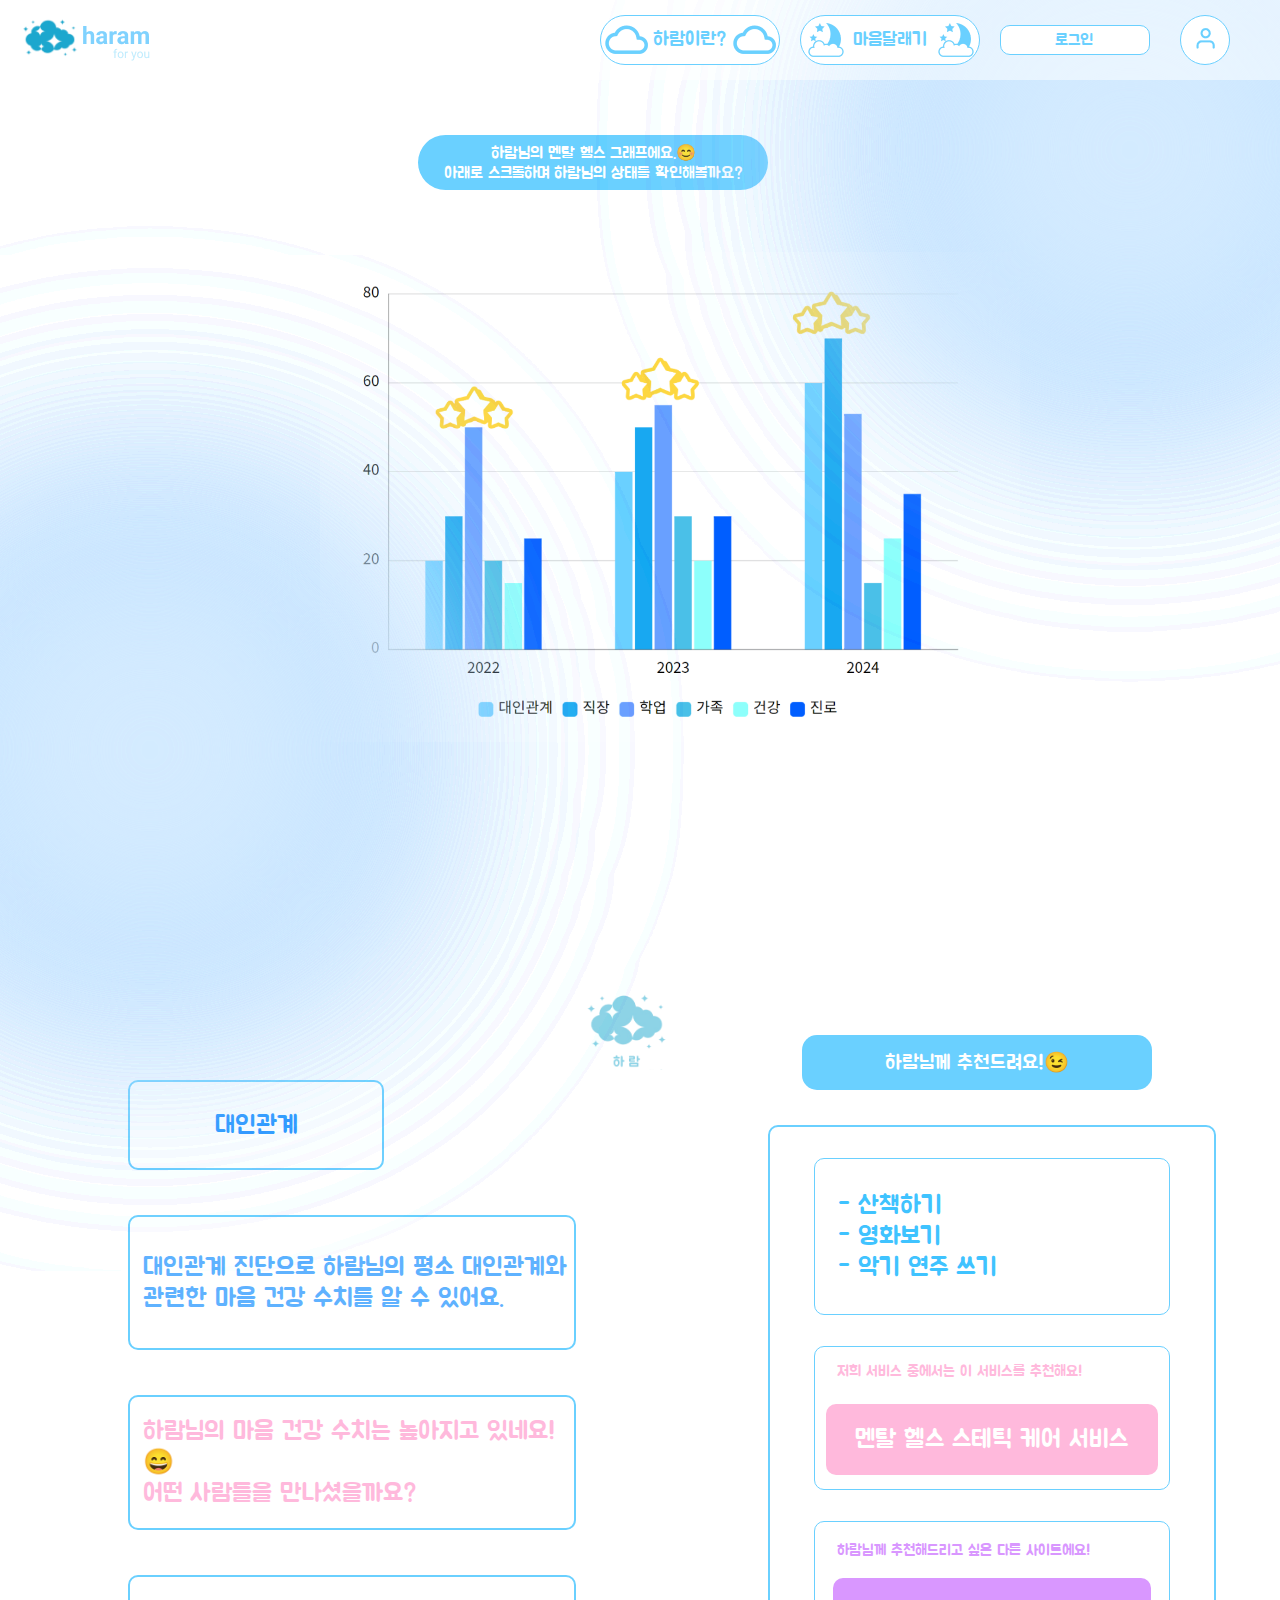
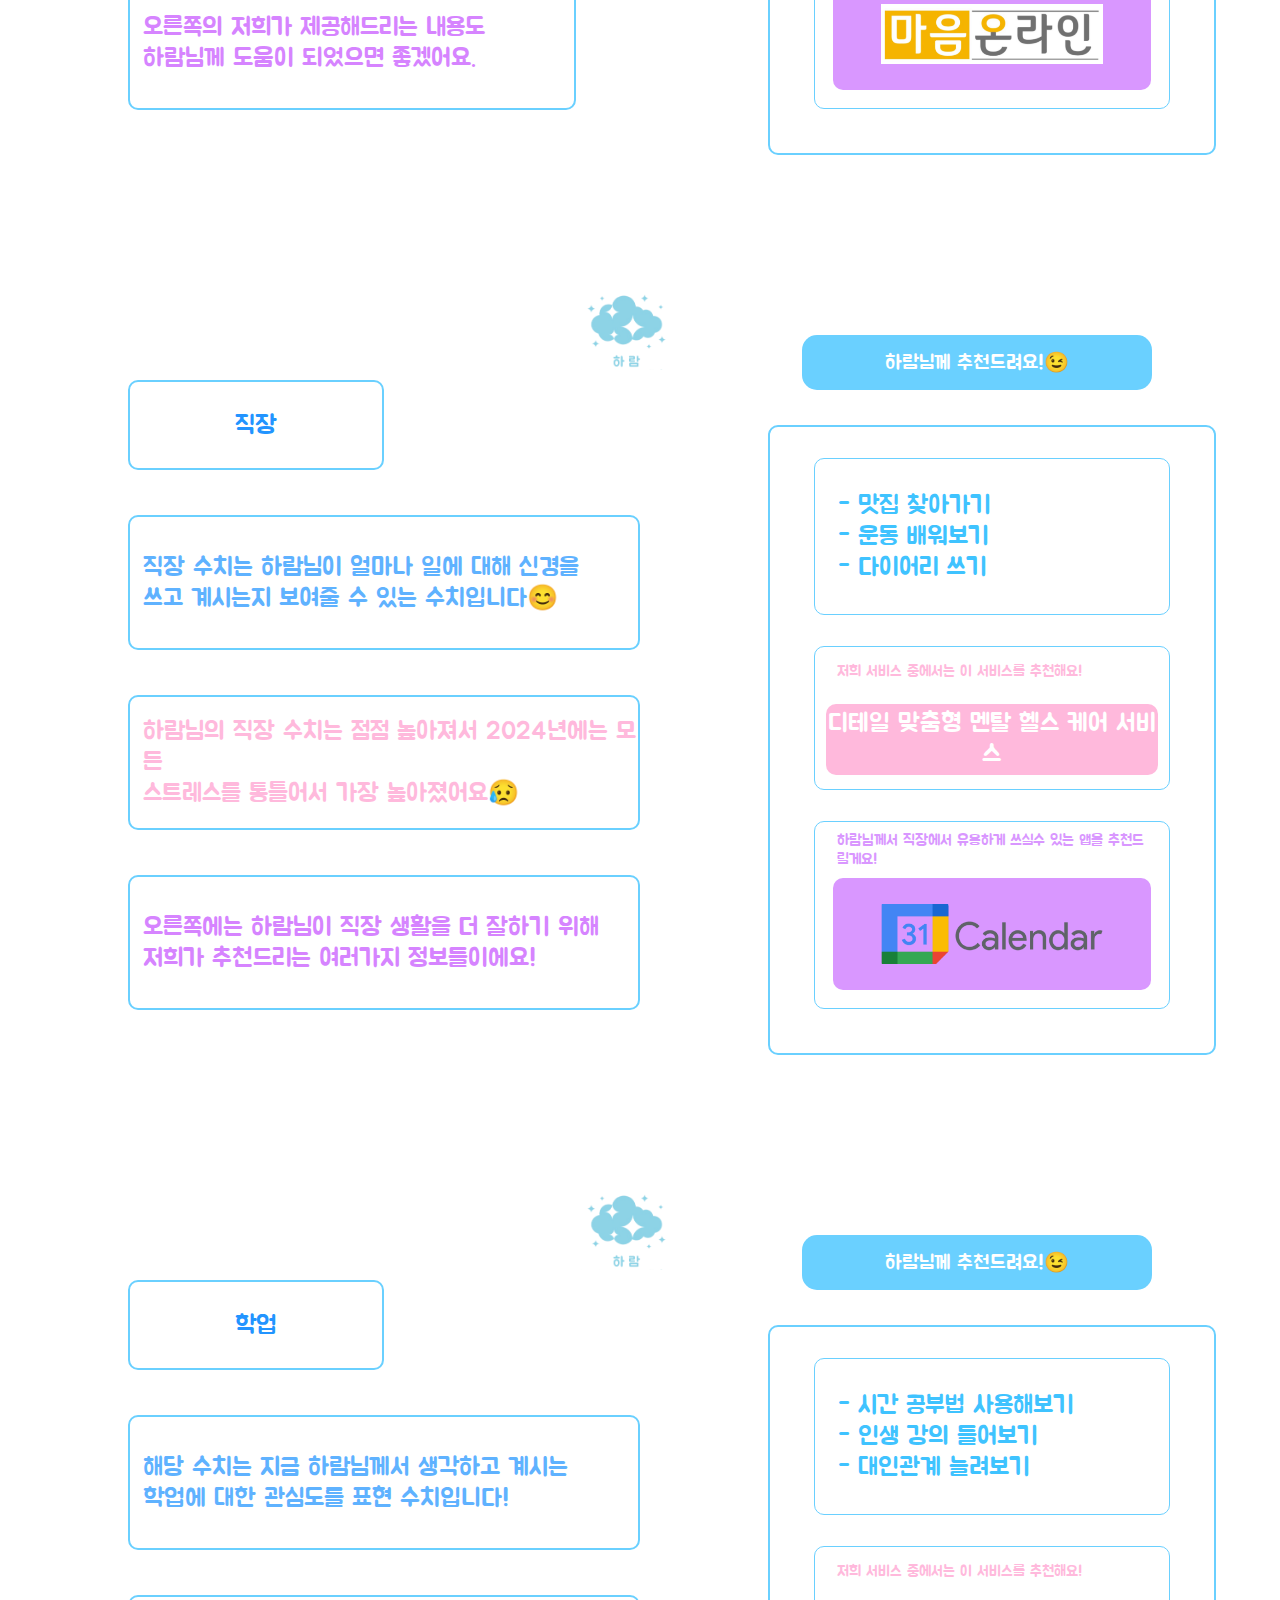
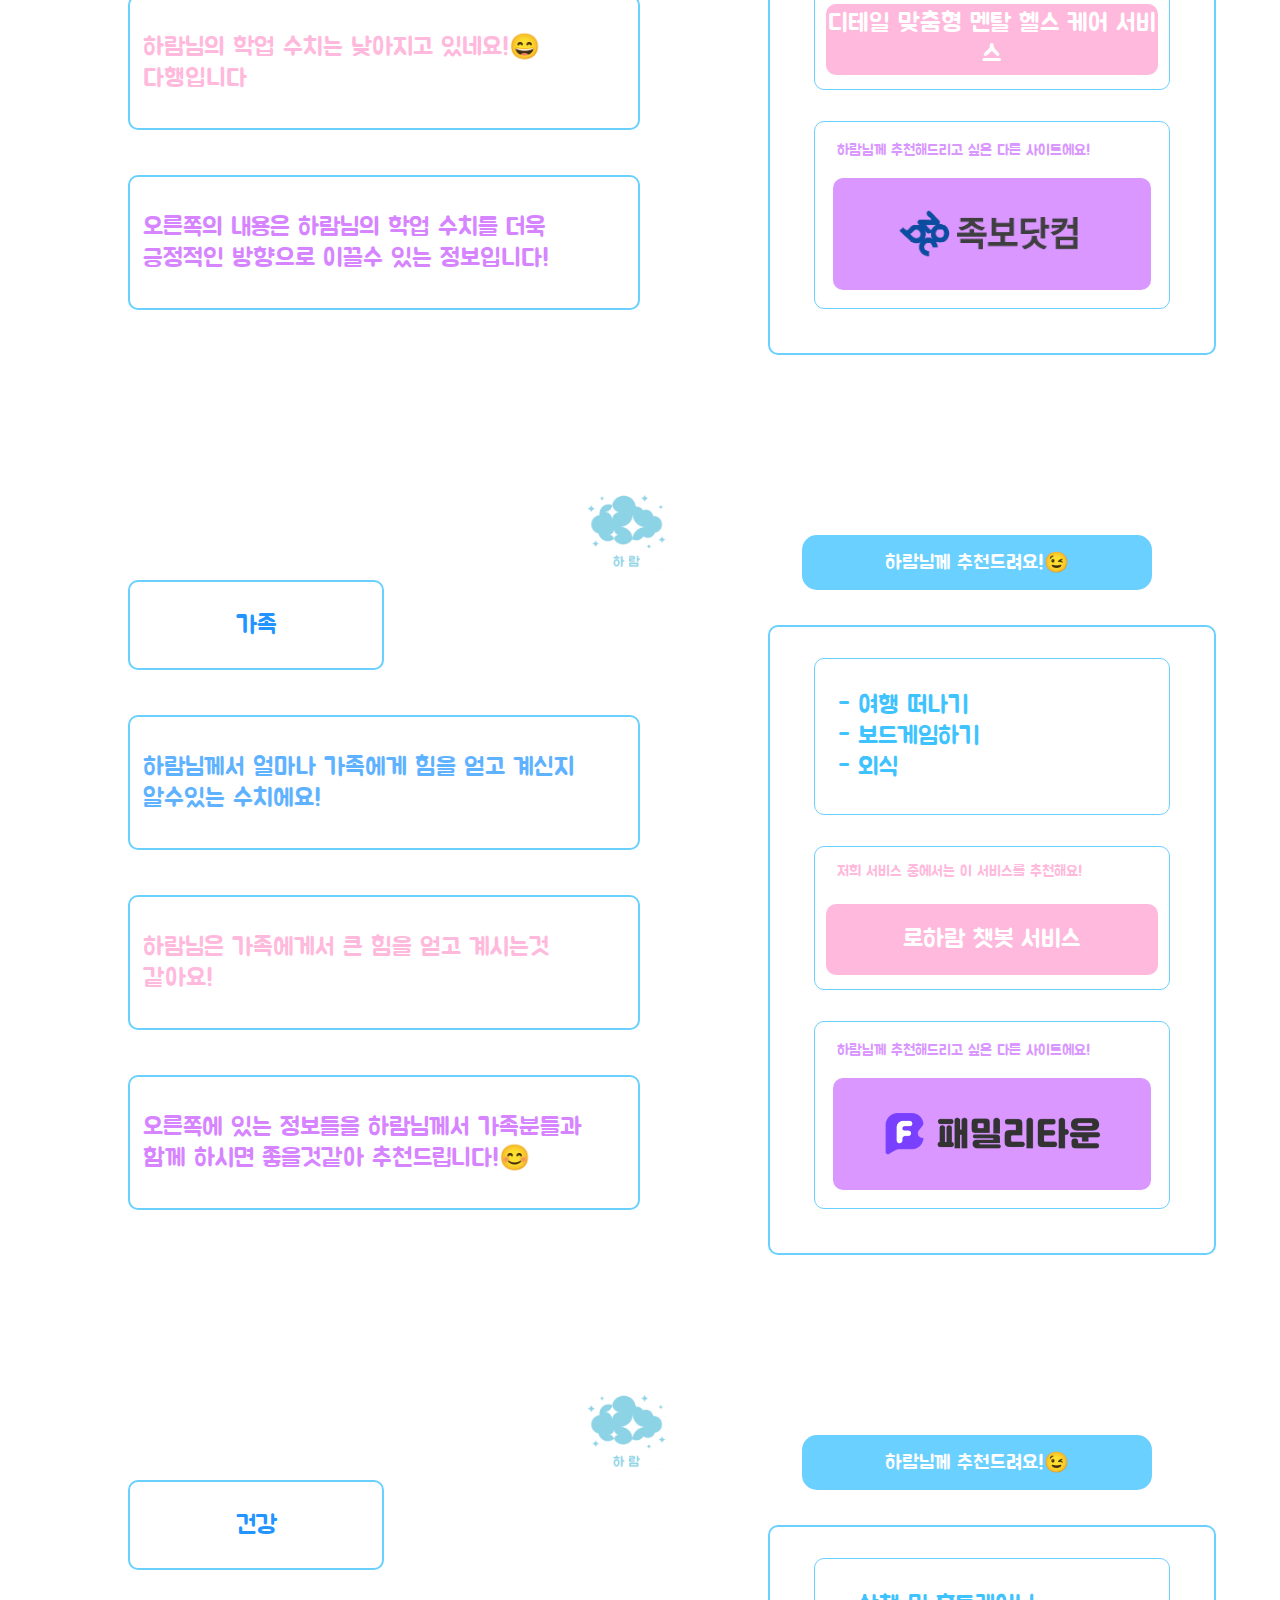
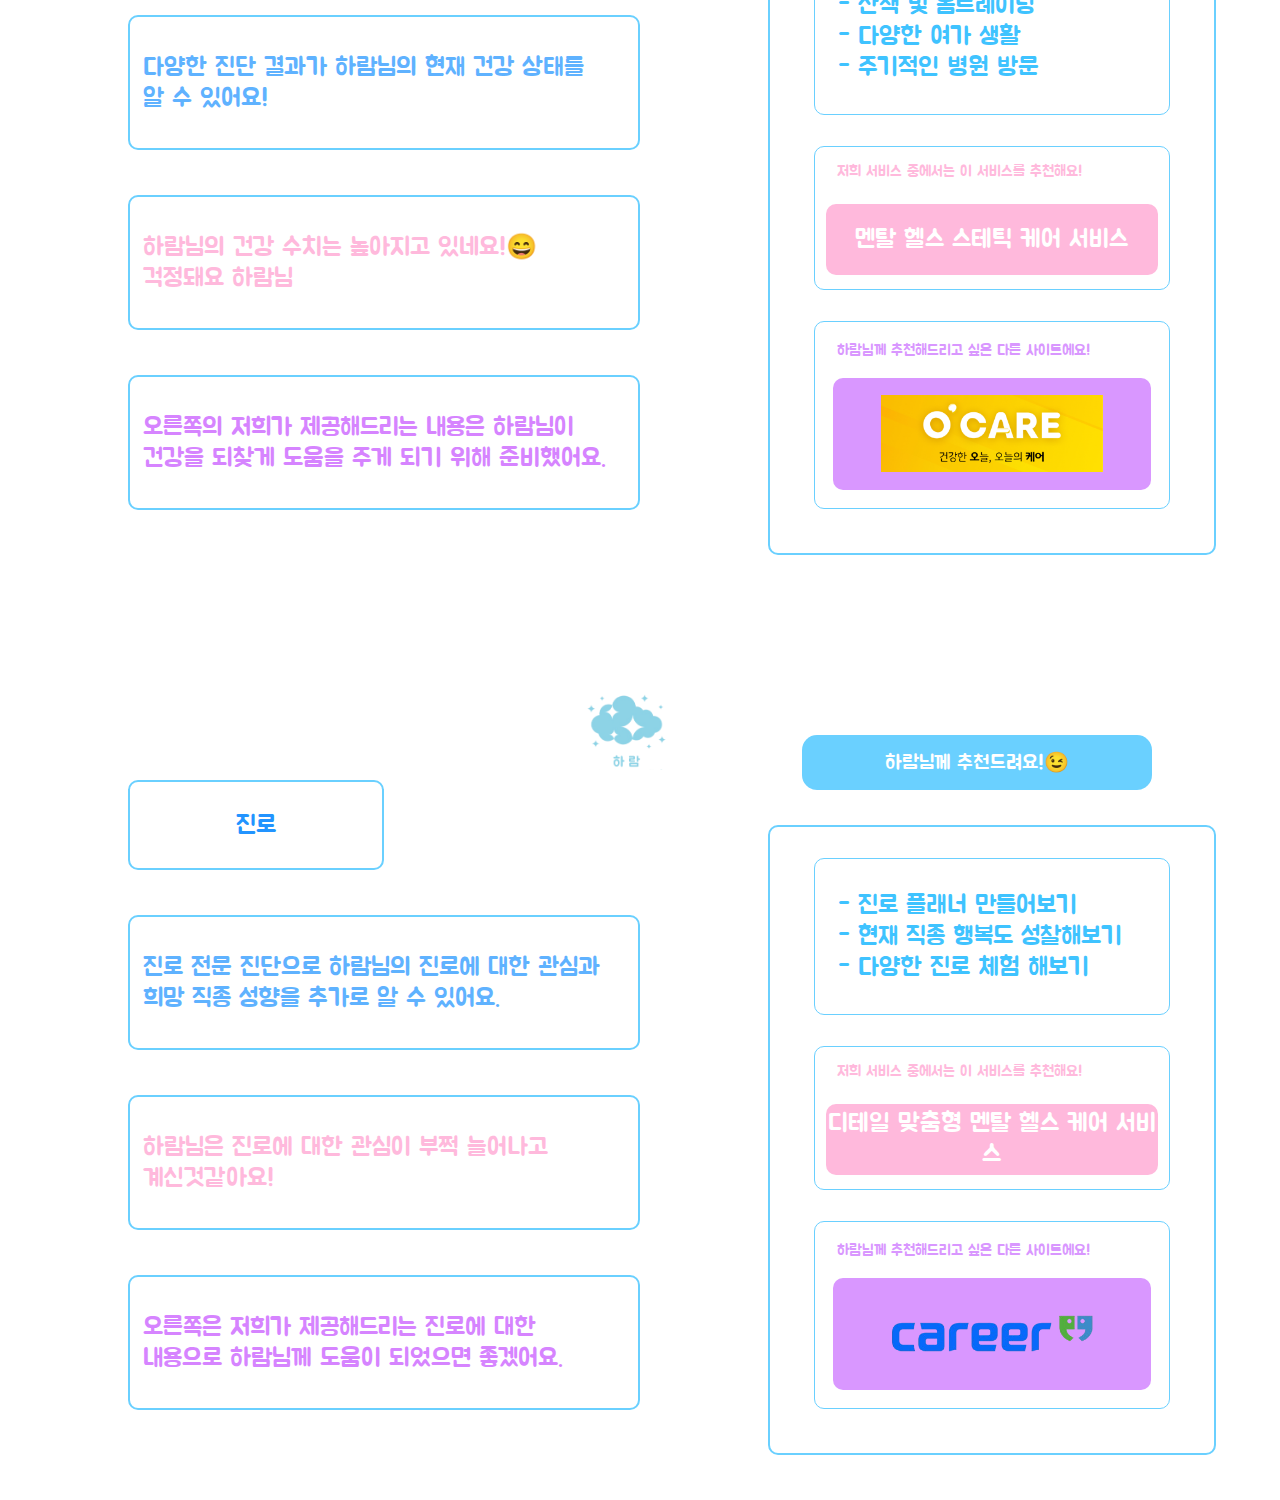
==== html/graph.html @ 0415543e "9/21" ====
<!DOCTYPE html>
<html lang="ko">

<head>
    <meta charset="UTF-8">
    <meta http-equiv="X-UA-Compatible" content="IE=edge">
    <meta name="viewport" content="width=device-width, initial-scale=1.0">
    <link rel="stylesheet" href="/css/graph.css">
    <link rel="stylesheet" href="/css/main_global.css">
    <title>우울증 진단 결과</title>
</head>

<body>
    <div class="wrap">
        <div class="container">
            <article class="one_section">
                <article class ="circle"></article>
                <article class ="circle2"></article>
                <article class="haram">
                    <a href="#">
                    <img src="/png/cloud.png" alt="구름"/>
                    <p style="
                        font-size: 19px;
                        text-decoration: none;
                        width: 74px;
                    ">하람이란?</p>
                    <img src="/png/cloud.png" alt="구름">
                    </a>
                    <article class="menubar">
                        <a id="service" href="introduce.html">
                            <p>하람 서비스 소개</p>
                        </a>
                        <a id="care" href="care.html">
                            <p>AI 멘탈 케어란?</p>
                        </a>
                    </article>
                </article>
                <article class="heart">
                    <a href="#">
                    <img src="/png/moon.png" alt="달"/>
                    <p style="
                        font-size: 18px;
                        text-decoration: none;
                        width: 82px;
                    ">마음달래기</p>
                    <img src="/png/moon.png" alt="달">
                    </a>
                    <article class="menubar2">
                        <a id="mental" href="#">
                            <p>멘탈 헬스 스테틱 케어 서비스</p>
                        </a>
                        <a id="detail" href="#">
                            <p>디테일 맞춤형 휴먼 케어 서비스</p>
                        </a>
                        <a id="health" href="#">
                            <p>멘탈 헬스 진단 서비스</p>
                        </a>
                        <a id="chatbot" href="index.html">
                            <p>로하람 챗봇 서비스</p>
                        </a>
                    </article>
                </article>
                <article class="login">
                    <a href="login.html">
                        <p style="
                        font-size: 16px;
                        text-decoration: none;
                        width: 40px;
                        color: #6AD0FF;
                    ">로그인</p>
                    </a>
                </article>
                <article class="mypage">
                    <a href="mypage.html">
                    <img src="/png/User.png" alt="사용자">
                    </a>    
                </article>
                <article class = "home">
                    <a href="main.html">
                        <img src="/png/하람로고.png" alt="logo" width="100x" height="auto" style="
                        position: absolute;
                        left: 0px;
                        top: 11px;">
                        <img id="text" src="/png/Text.png" alt="text" style="
                        position: absolute;
                        top: 23px;
                        left: 5%;">
                    </a>
                </article>
                <article class="title">
                    <p>하람님의  멘탈 헬스 그래프에요.😊 <br>
                        아래로 스크롤하며 하람님의 상태를 확인해볼까요?</p>
                </article>
                <img id="graph" src="/png/graph.png">
            </article>
        </div>
        <div class="container">
            <article class="two_section">
                <img src="/png/하람로고+하람.png" id="logo">
                <article class ="circle"></article>
                <article class ="circle2"></article>
                <article class="friendship">
                    <p id="friendship1">대인관계</p>
                    <p id="friendship2">대인관계 진단으로 하람님의 평소 대인관계와 <br>
                        관련한 마음 건강 수치를 알 수 있어요.</p>
                    <p id="friendship3">하람님의 마음 건강 수치는 높아지고 있네요! 😄<br>
                        어떤 사람들을 만나셨을까요?</p>
                    <p id="friendship4">오른쪽의 저희가 제공해드리는 내용도<br>
                        하람님께 도움이 되었으면 좋겠어요.</p>
                </article>
                <p id="title">하람님께 추천드려요!😉</p>
                <article class="recommend">
                    <article class="recommend1">
                        <p> - 산책하기 <br> - 영화보기 <br> - 악기 연주 쓰기</p>
                    </article>
                    <article class="recommend2">
                        <p id="small">저희 서비스 중에서는 이 서비스를 추천해요!</p>
                        <a id="big" href="#">멘탈 헬스 스테틱 케어 서비스 </a>
                    </article>
                    <article class="recommend3">
                        <p id="small">하람님께 추천해드리고 싶은 다른 사이트에요!</p>
                        <a id="big" href="#">
                            <img src="/png/heart_online.png" alt="마음 온라인">
                        </a>
                    </article>
                </article>
            </article>
        </div>
        <div class="container">
            <article class="three_section">
                <img src="/png/하람로고+하람.png" id="logo">
                <article class ="circle"></article>
                <article class ="circle2"></article>
                <article class="work">
                    <p id="work1">직장</p>
                    <p id="work2">직장 수치는 하람님이 얼마나 일에 대해 신경을 <br>
                        쓰고 계시는지 보여줄 수 있는 수치입니다😊</p>
                    <p id="work3">하람님의 직장 수치는 점점 높아져서 2024년에는 모든<br>
                        스트레스를 통틀어서 가장 높아졌어요😥</p>
                    <p id="work4">오른쪽에는 하람님이 직장 생활을 더 잘하기 위해<br>
                        저희가 추천드리는 여러가지 정보들이에요!</p>
                </article>
                <p id="title">하람님께 추천드려요!😉</p>
                <article class="recommend">
                    <article class="recommend1">
                        <p> - 맛집 찾아가기 <br> - 운동 배워보기 <br> - 다이어리 쓰기</p>
                    </article>
                    <article class="recommend2">
                        <p id="small">저희 서비스 중에서는 이 서비스를 추천해요!</p>
                        <a id="big" href="#">디테일 맞춤형 멘탈 헬스 케어 서비스</a>
                    </article>
                    <article class="recommend3">
                        <p id="small">하람님께서 직장에서 유용하게 쓰실수 있는 앱을 추천드릴게요!</p>
                        <a id="big" href="#">
                            <img src="/png/google_calendar.png" alt="구글 캘린더">
                        </a>
                    </article>
                </article>
            </article>
        </div>
        <div class="container">
            <article class="four_section">
                <img src="/png/하람로고+하람.png" id="logo">
                <article class ="circle"></article>
                <article class ="circle2"></article>
                <article class="study">
                    <p id="study1">학업</p>
                    <p id="study2">해당 수치는 지금 하람님께서 생각하고 계시는<br>
                        학업에 대한 관심도를 표현 수치입니다! </p>
                    <p id="study3">하람님의 학업 수치는 낮아지고 있네요!😄<br>
                        다행입니다</p>
                    <p id="study4">오른쪽의 내용은 하람님의 학업 수치를 더욱<br>
                        긍정적인 방향으로 이끌수 있는 정보입니다!</p>
                </article>
                <p id="title">하람님께 추천드려요!😉</p>
                <article class="recommend">
                    <article class="recommend1">
                        <p> - 시간 공부법 사용해보기 <br> - 인생 강의 들어보기 <br> - 대인관계 늘려보기 </p>
                    </article>
                    <article class="recommend2">
                        <p id="small">저희 서비스 중에서는 이 서비스를 추천해요!</p>
                        <a id="big" href="#">디테일 맞춤형 멘탈 헬스 케어 서비스</a>
                    </article>
                    <article class="recommend3">
                        <p id="small">하람님께 추천해드리고 싶은 다른 사이트에요!</p>
                        <a id="big" href="#">
                            <img src="/png/족보닷컴.png" alt="족보닷컴">
                        </a>
                    </article>
                </article>
            </article>
        </div>
        <div class="container">
            <article class="five_section">
                <img src="/png/하람로고+하람.png" id="logo">
                <article class ="circle"></article>
                <article class ="circle2"></article>
                <article class="family">
                    <p id="family1">가족</p>
                    <p id="family2">하람님께서 얼마나 가족에게 힘을 얻고 계신지<br>
                        알수있는 수치에요!</p>
                    <p id="family3">하람님은 가족에게서 큰 힘을 얻고 계시는것<br>
                        같아요!</p>
                    <p id="family4">오른쪽에 있는 정보들을 하람님께서 가족분들과<br>
                        함께 하시면 좋을것같아 추천드립니다!😊</p>
                </article>
                <p id="title">하람님께 추천드려요!😉</p>
                <article class="recommend">
                    <article class="recommend1">
                        <p> - 여행 떠나기 <br> - 보드게임하기 <br> - 외식 </p>
                    </article>
                    <article class="recommend2">
                        <p id="small">저희 서비스 중에서는 이 서비스를 추천해요!</p>
                        <a id="big" href="#">로하람 챗봇 서비스</a>
                    </article>
                    <article class="recommend3">
                        <p id="small">하람님께 추천해드리고 싶은 다른 사이트에요!</p>
                        <a id="big" href="#">
                            <img src="/png/패밀리타운.png" alt="패밀리타운">
                        </a>
                    </article>
                </article>
            </article>
        </div>
        <div class="container">
            <article class="six_section">
                <img src="/png/하람로고+하람.png" id="logo">
                <article class ="circle"></article>
                <article class ="circle2"></article>
                <article class="healthy">
                    <p id="healthy1">건강</p>
                    <p id="healthy2">다양한 진단 결과가 하람님의 현재 건강 상태를<br>
                        알 수 있어요! </p>
                    <p id="healthy3">하람님의 건강 수치는 높아지고 있네요!😄<br>
                        걱정돼요 하람님</p>
                    <p id="healthy4">오른쪽의 저희가 제공해드리는 내용은 하람님이<br>
                        건강을 되찾게 도움을 주게 되기 위해 준비했어요.</p>
                </article>
                <p id="title">하람님께 추천드려요!😉</p>
                <article class="recommend">
                    <article class="recommend1">
                        <p> - 산책 및 홈트레이닝 <br> - 다양한 여가 생활 <br> - 주기적인 병원 방문</p>
                    </article>
                    <article class="recommend2">
                        <p id="small">저희 서비스 중에서는 이 서비스를 추천해요!</p>
                        <a id="big" href="#">멘탈 헬스 스테틱 케어 서비스 </a>
                    </article>
                    <article class="recommend3">
                        <p id="small">하람님께 추천해드리고 싶은 다른 사이트에요!</p>
                        <a id="big" href="#">
                            <img src="/png/오케어.png" alt="오케어">
                        </a>
                    </article>
                </article>
            </article>
        </div>
        <div class="container">
            <article class="seven_section">
                <img src="/png/하람로고+하람.png" id="logo">
                <article class ="circle"></article>
                <article class ="circle2"></article>
                <article class="job">
                    <p id="job1">진로</p>
                    <p id="job2">진로 전문 진단으로 하람님의 진로에 대한 관심과<br>
                        희망 직종 성향을 추가로 알 수 있어요.</p>
                    <p id="job3">하람님은 진로에 대한 관심이 부쩍 늘어나고<br>
                        계신것같아요!</p>
                    <p id="job4">오른쪽은 저희가 제공해드리는 진로에 대한<br>
                        내용으로 하람님께 도움이 되었으면 좋겠어요.</p>
                </article>
                <p id="title">하람님께 추천드려요!😉</p>
                <article class="recommend">
                    <article class="recommend1">
                        <p>- 진로 플래너 만들어보기 <br> - 현재 직종 행복도 성찰해보기 <br> - 다양한 진로 체험 해보기</p>
                    </article>
                    <article class="recommend2">
                        <p id="small">저희 서비스 중에서는 이 서비스를 추천해요!</p>
                        <a id="big" href="#">디테일 맞춤형 멘탈 헬스 케어 서비스</a>
                    </article>
                    <article class="recommend3">
                        <p id="small">하람님께 추천해드리고 싶은 다른 사이트에요!</p>
                        <a id="big" href="#">
                            <img src="/png/커리어넷.png" alt="커리어넷">
                        </a>
                    </article>
                </article>
            </article>
        </div>
        <script type="text/javascript" src="/js/main.js"></script>
</body>
</html>
---- css/graph.css ----
@import url('https://fonts.googleapis.com/css2?family=Jua&display=swap');

html {
    height:100%;
}
body {
    height:100%;
    margin:0;
    border:0;
    padding:0;
    overflow: hidden;
}
.wrap {
    position:relative;
    top:0;
    width:100%;height:100%;
    transition: 0.5s;
}
.container {
    width:100%;height:100%;
}
.container:nth-child(1){background-color: white;}
.container:nth-child(2){background-color: white;}
.container:nth-child(3){background-color: white;}
.container:nth-child(4){background-color: white;}
.container:nth-child(5){background-color: white;}
.container:nth-child(6){background-color: white;}
.container:nth-child(7){background-color: white;}

.title{
    width: 350px;
    height: 55px;
    position: absolute;
    top: 15%;
    right: 40%;
    background-color: #6AD0FF;
    border: 3px;
    border-radius: 30px;
    box-shadow: 30%;
    display: flex;
    align-items: center;
    justify-content: center;
    text-align: center;
    color: white;
    font-family: "Jua", sans-serif;
    
}

#graph{
   width: 700px;
   height: auto;
   position: absolute;
   top: 28%;
   left: 25%; 
}

#logo{
    width: 100px;
    height: auto;
    position: absolute;
    top: 110%;
    left: 45%;
    opacity : 0.5;
}

#friendship1{
    background-color: white;
    width: 20%;
    height: 10%;
    border-color: #6AD0FF;
    border-style:solid;
    border-width:2px;
    border-radius: 10px;
    position: absolute;
    top: 120%;
    left: 10%;
    display: flex;
    align-items: center;
    justify-content: center;
    text-align: center;
    font-family: "Jua", sans-serif;
    color: #2294FF;
    font-size: 25px;
}

#friendship2{
    background-color: white;
    width: 35%;
    height: 15%;
    border-color: #6AD0FF;
    border-style:solid;
    border-width:2px;
    border-radius: 10px;
    position: absolute;
    top: 135%;
    left: 10%;
    display: flex;
    align-items: center;
    text-align: left;
    font-family: "Jua", sans-serif;
    color: #5FB2FF;
    font-size: 25px;
    padding-left: 1%;
}

#friendship3{
    background-color: white;
    width: 35%;
    height: 15%;
    border-color: #6AD0FF;
    border-style:solid;
    border-width:2px;
    border-radius: 10px;
    position: absolute;
    top: 155%;
    left: 10%;
    display: flex;
    align-items: center;
    text-align: left;
    font-family: "Jua", sans-serif;
    color: #FFB9DC;
    font-size: 25px;
    padding-left: 1%;
}

#friendship4{
    background-color: white;
    width: 35%;
    height: 15%;
    border-color: #6AD0FF;
    border-style:solid;
    border-width:2px;
    border-radius: 10px;
    position: absolute;
    top: 175%;
    left: 10%;
    display: flex;
    align-items: center;
    text-align: left;
    font-family: "Jua", sans-serif;
    color: #D684FF;
    font-size: 25px;
    padding-left: 1%;
}

#title{
    width: 350px;
    height: 55px;
    position: absolute;
    top: 115%;
    right: 10%;
    background-color: #6AD0FF;
    border: 3px;
    border-radius: 15px;
    box-shadow: 30%;
    display: flex;
    align-items: center;
    justify-content: center;
    text-align: center;
    color: white;
    font-family: "Jua", sans-serif;
    font-size: 20px;
}

.recommend{
    background-color: white;
    width: 35%;
    height: 70%;
    border-color: #6AD0FF;
    border-style:solid;
    border-width:2px;
    border-radius: 10px;
    position: absolute;
    top: 125%;
    right: 5%;
}

.recommend1 > p{
    background-color: white;
    width: 80%;
    height: 25%;
    border-color: #6AD0FF;
    border-style:solid;
    border-width:1px;
    border-radius: 10px;
    position: absolute;
    top: 5%;
    left: 10%;
    display: flex;
    align-items: center;
    text-align: left;
    font-family: "Jua", sans-serif;
    color: #3FC3FF;
    font-size: 25px;
    padding-left: 5%;
}

.recommend2{
    background-color: white;
    width: 80%;
    height: 23%;
    border-color: #6AD0FF;
    border-style:solid;
    border-width:1px;
    border-radius: 10px;
    position: absolute;
    top: 35%;
    left: 10%;
}

.recommend2 > #small{
    background-color: white;
    width: 80%;
    height: 20%;
    position: absolute;
    top: 7%;
    left: 5%;
    display: flex;
    align-items: center;
    text-align: left;
    font-family: "Jua", sans-serif;
    color: #FFB9DC;
    font-size: 15px;
    padding-left: 1%;
}

.recommend2 > #big{
    background-color: #FFB9DC;
    width: 94%;
    height: 50%;
    border-radius: 10px;
    position: absolute;
    top: 40%;
    left: 3%;
    display: flex;
    align-items: center;
    text-align: center;
    justify-content: center;
    font-family: "Jua", sans-serif;
    color: white;
    font-size: 25px;
}

.recommend3{
    background-color: white;
    width: 80%;
    height: 30%;
    border-color: #6AD0FF;
    border-style:solid;
    border-width:1px;
    border-radius: 10px;
    position: absolute;
    top: 63%;
    left: 10%;
}

.recommend3 > #small{
    background-color: white;
    width: 90%;
    height: 20%;
    position: absolute;
    top: 5%;
    left: 5%;
    display: flex;
    align-items: center;
    text-align: left;
    font-family: "Jua", sans-serif;
    color: #D997FF;
    font-size: 15px;
    padding-left: 1%;
}

.recommend3 > #big{
    background-color: #D997FF;
    width: 90%;
    height: 60%;
    border-radius: 10px;
    position: absolute;
    top: 30%;
    left: 5%;
    display: flex;
    align-items: center;
    text-align: center;
    justify-content: center;
    font-family: "Jua", sans-serif;
    color: white;
    font-size: 25px;
}

.recommend3 > #big > img{
    width: 70%;
    height: auto;
}

.three_section > #logo{
    width: 100px;
    height: auto;
    position: absolute;
    top: 210%;
    left: 45%;
    opacity : 0.5;
}

#work1{
    background-color: white;
    width: 20%;
    height: 10%;
    border-color: #6AD0FF;
    border-style:solid;
    border-width:2px;
    border-radius: 10px;
    position: absolute;
    top: 220%;
    left: 10%;
    display: flex;
    align-items: center;
    justify-content: center;
    text-align: center;
    font-family: "Jua", sans-serif;
    color: #2294FF;
    font-size: 25px;
}

#work2{
    background-color: white;
    width: 40%;
    height: 15%;
    border-color: #6AD0FF;
    border-style:solid;
    border-width:2px;
    border-radius: 10px;
    position: absolute;
    top: 235%;
    left: 10%;
    display: flex;
    align-items: center;
    text-align: left;
    font-family: "Jua", sans-serif;
    color: #5FB2FF;
    font-size: 25px;
    padding-left: 1%;
}

#work3{
    background-color: white;
    width: 40%;
    height: 15%;
    border-color: #6AD0FF;
    border-style:solid;
    border-width:2px;
    border-radius: 10px;
    position: absolute;
    top: 255%;
    left: 10%;
    display: flex;
    align-items: center;
    text-align: left;
    font-family: "Jua", sans-serif;
    color: #FFB9DC;
    font-size: 25px;
    padding-left: 1%;
}

#work4{
    background-color: white;
    width: 40%;
    height: 15%;
    border-color: #6AD0FF;
    border-style:solid;
    border-width:2px;
    border-radius: 10px;
    position: absolute;
    top: 275%;
    left: 10%;
    display: flex;
    align-items: center;
    text-align: left;
    font-family: "Jua", sans-serif;
    color: #D684FF;
    font-size: 25px;
    padding-left: 1%;
}

.three_section > #title{
    width: 350px;
    height: 55px;
    position: absolute;
    top: 215%;
    right: 10%;
    background-color: #6AD0FF;
    border: 3px;
    border-radius: 15px;
    box-shadow: 30%;
    display: flex;
    align-items: center;
    justify-content: center;
    text-align: center;
    color: white;
    font-family: "Jua", sans-serif;
    font-size: 20px;
}

.three_section > .recommend{
    background-color: white;
    width: 35%;
    height: 70%;
    border-color: #6AD0FF;
    border-style:solid;
    border-width:2px;
    border-radius: 10px;
    position: absolute;
    top: 225%;
    right: 5%;
}

.three_section > .recommend1 > p{
    background-color: white;
    width: 80%;
    height: 25%;
    border-color: #6AD0FF;
    border-style:solid;
    border-width:1px;
    border-radius: 10px;
    position: absolute;
    top: 5%;
    left: 10%;
    display: flex;
    align-items: center;
    text-align: left;
    font-family: "Jua", sans-serif;
    color: #3FC3FF;
    font-size: 25px;
    padding-left: 5%;
}

.three_section > .recommend2{
    background-color: white;
    width: 80%;
    height: 23%;
    border-color: #6AD0FF;
    border-style:solid;
    border-width:1px;
    border-radius: 10px;
    position: absolute;
    top: 35%;
    left: 10%;
}

.three_section > .recommend2 > #small{
    background-color: white;
    width: 80%;
    height: 20%;
    position: absolute;
    top: 7%;
    left: 5%;
    display: flex;
    align-items: center;
    text-align: left;
    font-family: "Jua", sans-serif;
    color: #FFB9DC;
    font-size: 15px;
    padding-left: 1%;
}

.three_section > .recommend2 > #big{
    background-color: #FFB9DC;
    width: 94%;
    height: 50%;
    border-radius: 10px;
    position: absolute;
    top: 40%;
    left: 3%;
    display: flex;
    align-items: center;
    text-align: center;
    justify-content: center;
    font-family: "Jua", sans-serif;
    color: white;
    font-size: 25px;
}

.three_section > .recommend3{
    background-color: white;
    width: 80%;
    height: 30%;
    border-color: #6AD0FF;
    border-style:solid;
    border-width:1px;
    border-radius: 10px;
    position: absolute;
    top: 63%;
    left: 10%;
}

.three_section > .recommend3 > #small{
    background-color: white;
    width: 90%;
    height: 20%;
    position: absolute;
    top: 5%;
    left: 5%;
    display: flex;
    align-items: center;
    text-align: left;
    font-family: "Jua", sans-serif;
    color: #D997FF;
    font-size: 15px;
    padding-left: 1%;
}

.three_section > .recommend3 > #big{
    background-color: #D997FF;
    width: 90%;
    height: 60%;
    border-radius: 10px;
    position: absolute;
    top: 30%;
    left: 5%;
    display: flex;
    align-items: center;
    text-align: center;
    justify-content: center;
    font-family: "Jua", sans-serif;
    color: white;
    font-size: 25px;
}

.three_section > .recommend3 > #big > img{
    width: 70%;
    height: auto;
}

.four_section > #logo{
    width: 100px;
    height: auto;
    position: absolute;
    top: 310%;
    left: 45%;
    opacity : 0.5;
}

#study1{
    background-color: white;
    width: 20%;
    height: 10%;
    border-color: #6AD0FF;
    border-style:solid;
    border-width:2px;
    border-radius: 10px;
    position: absolute;
    top: 320%;
    left: 10%;
    display: flex;
    align-items: center;
    justify-content: center;
    text-align: center;
    font-family: "Jua", sans-serif;
    color: #2294FF;
    font-size: 25px;
}

#study2{
    background-color: white;
    width: 40%;
    height: 15%;
    border-color: #6AD0FF;
    border-style:solid;
    border-width:2px;
    border-radius: 10px;
    position: absolute;
    top: 335%;
    left: 10%;
    display: flex;
    align-items: center;
    text-align: left;
    font-family: "Jua", sans-serif;
    color: #5FB2FF;
    font-size: 25px;
    padding-left: 1%;
}

#study3{
    background-color: white;
    width: 40%;
    height: 15%;
    border-color: #6AD0FF;
    border-style:solid;
    border-width:2px;
    border-radius: 10px;
    position: absolute;
    top: 355%;
    left: 10%;
    display: flex;
    align-items: center;
    text-align: left;
    font-family: "Jua", sans-serif;
    color: #FFB9DC;
    font-size: 25px;
    padding-left: 1%;
}

#study4{
    background-color: white;
    width: 40%;
    height: 15%;
    border-color: #6AD0FF;
    border-style:solid;
    border-width:2px;
    border-radius: 10px;
    position: absolute;
    top: 375%;
    left: 10%;
    display: flex;
    align-items: center;
    text-align: left;
    font-family: "Jua", sans-serif;
    color: #D684FF;
    font-size: 25px;
    padding-left: 1%;
}

.four_section > #title{
    width: 350px;
    height: 55px;
    position: absolute;
    top: 315%;
    right: 10%;
    background-color: #6AD0FF;
    border: 3px;
    border-radius: 15px;
    box-shadow: 30%;
    display: flex;
    align-items: center;
    justify-content: center;
    text-align: center;
    color: white;
    font-family: "Jua", sans-serif;
    font-size: 20px;
}

.four_section > .recommend{
    background-color: white;
    width: 35%;
    height: 70%;
    border-color: #6AD0FF;
    border-style:solid;
    border-width:2px;
    border-radius: 10px;
    position: absolute;
    top: 325%;
    right: 5%;
}

.four_section > .recommend1 > p{
    background-color: white;
    width: 80%;
    height: 25%;
    border-color: #6AD0FF;
    border-style:solid;
    border-width:1px;
    border-radius: 10px;
    position: absolute;
    top: 5%;
    left: 10%;
    display: flex;
    align-items: center;
    text-align: left;
    font-family: "Jua", sans-serif;
    color: #3FC3FF;
    font-size: 25px;
    padding-left: 5%;
}

.four_section > .recommend2{
    background-color: white;
    width: 80%;
    height: 23%;
    border-color: #6AD0FF;
    border-style:solid;
    border-width:1px;
    border-radius: 10px;
    position: absolute;
    top: 35%;
    left: 10%;
}

.four_section > .recommend2 > #small{
    background-color: white;
    width: 80%;
    height: 20%;
    position: absolute;
    top: 7%;
    left: 5%;
    display: flex;
    align-items: center;
    text-align: left;
    font-family: "Jua", sans-serif;
    color: #FFB9DC;
    font-size: 15px;
    padding-left: 1%;
}

.four_section > .recommend2 > #big{
    background-color: #FFB9DC;
    width: 94%;
    height: 50%;
    border-radius: 10px;
    position: absolute;
    top: 40%;
    left: 3%;
    display: flex;
    align-items: center;
    text-align: center;
    justify-content: center;
    font-family: "Jua", sans-serif;
    color: white;
    font-size: 25px;
}

.four_section > .recommend3{
    background-color: white;
    width: 80%;
    height: 30%;
    border-color: #6AD0FF;
    border-style:solid;
    border-width:1px;
    border-radius: 10px;
    position: absolute;
    top: 63%;
    left: 10%;
}

.four_section > .recommend3 > #small{
    background-color: white;
    width: 90%;
    height: 20%;
    position: absolute;
    top: 5%;
    left: 5%;
    display: flex;
    align-items: center;
    text-align: left;
    font-family: "Jua", sans-serif;
    color: #D997FF;
    font-size: 15px;
    padding-left: 1%;
}

.four_section > .recommend3 > #big{
    background-color: #D997FF;
    width: 90%;
    height: 60%;
    border-radius: 10px;
    position: absolute;
    top: 30%;
    left: 5%;
    display: flex;
    align-items: center;
    text-align: center;
    justify-content: center;
    font-family: "Jua", sans-serif;
    color: white;
    font-size: 25px;
}

.four_section > .recommend3 > #big > img{
    width: 70%;
    height: auto;
}

.five_section > #logo{
    width: 100px;
    height: auto;
    position: absolute;
    top: 410%;
    left: 45%;
    opacity : 0.5;
}

#family1{
    background-color: white;
    width: 20%;
    height: 10%;
    border-color: #6AD0FF;
    border-style:solid;
    border-width:2px;
    border-radius: 10px;
    position: absolute;
    top: 420%;
    left: 10%;
    display: flex;
    align-items: center;
    justify-content: center;
    text-align: center;
    font-family: "Jua", sans-serif;
    color: #2294FF;
    font-size: 25px;
}

#family2{
    background-color: white;
    width: 40%;
    height: 15%;
    border-color: #6AD0FF;
    border-style:solid;
    border-width:2px;
    border-radius: 10px;
    position: absolute;
    top: 435%;
    left: 10%;
    display: flex;
    align-items: center;
    text-align: left;
    font-family: "Jua", sans-serif;
    color: #5FB2FF;
    font-size: 25px;
    padding-left: 1%;
}

#family3{
    background-color: white;
    width: 40%;
    height: 15%;
    border-color: #6AD0FF;
    border-style:solid;
    border-width:2px;
    border-radius: 10px;
    position: absolute;
    top: 455%;
    left: 10%;
    display: flex;
    align-items: center;
    text-align: left;
    font-family: "Jua", sans-serif;
    color: #FFB9DC;
    font-size: 25px;
    padding-left: 1%;
}

#family4{
    background-color: white;
    width: 40%;
    height: 15%;
    border-color: #6AD0FF;
    border-style:solid;
    border-width:2px;
    border-radius: 10px;
    position: absolute;
    top: 475%;
    left: 10%;
    display: flex;
    align-items: center;
    text-align: left;
    font-family: "Jua", sans-serif;
    color: #D684FF;
    font-size: 25px;
    padding-left: 1%;
}

.five_section > #title{
    width: 350px;
    height: 55px;
    position: absolute;
    top: 415%;
    right: 10%;
    background-color: #6AD0FF;
    border: 3px;
    border-radius: 15px;
    box-shadow: 30%;
    display: flex;
    align-items: center;
    justify-content: center;
    text-align: center;
    color: white;
    font-family: "Jua", sans-serif;
    font-size: 20px;
}

.five_section > .recommend{
    background-color: white;
    width: 35%;
    height: 70%;
    border-color: #6AD0FF;
    border-style:solid;
    border-width:2px;
    border-radius: 10px;
    position: absolute;
    top: 425%;
    right: 5%;
}

.five_section > .recommend1 > p{
    background-color: white;
    width: 80%;
    height: 25%;
    border-color: #6AD0FF;
    border-style:solid;
    border-width:1px;
    border-radius: 10px;
    position: absolute;
    top: 5%;
    left: 10%;
    display: flex;
    align-items: center;
    text-align: left;
    font-family: "Jua", sans-serif;
    color: #3FC3FF;
    font-size: 25px;
    padding-left: 5%;
}

.five_section > .recommend2{
    background-color: white;
    width: 80%;
    height: 23%;
    border-color: #6AD0FF;
    border-style:solid;
    border-width:1px;
    border-radius: 10px;
    position: absolute;
    top: 35%;
    left: 10%;
}

.five_section > .recommend2 > #small{
    background-color: white;
    width: 80%;
    height: 20%;
    position: absolute;
    top: 7%;
    left: 5%;
    display: flex;
    align-items: center;
    text-align: left;
    font-family: "Jua", sans-serif;
    color: #FFB9DC;
    font-size: 15px;
    padding-left: 1%;
}

.five_section > .recommend2 > #big{
    background-color: #FFB9DC;
    width: 94%;
    height: 50%;
    border-radius: 10px;
    position: absolute;
    top: 40%;
    left: 3%;
    display: flex;
    align-items: center;
    text-align: center;
    justify-content: center;
    font-family: "Jua", sans-serif;
    color: white;
    font-size: 25px;
}

.five_section > .recommend3{
    background-color: white;
    width: 80%;
    height: 30%;
    border-color: #6AD0FF;
    border-style:solid;
    border-width:1px;
    border-radius: 10px;
    position: absolute;
    top: 63%;
    left: 10%;
}

.five_section > .recommend3 > #small{
    background-color: white;
    width: 90%;
    height: 20%;
    position: absolute;
    top: 5%;
    left: 5%;
    display: flex;
    align-items: center;
    text-align: left;
    font-family: "Jua", sans-serif;
    color: #D997FF;
    font-size: 15px;
    padding-left: 1%;
}

.five_section > .recommend3 > #big{
    background-color: #D997FF;
    width: 90%;
    height: 60%;
    border-radius: 10px;
    position: absolute;
    top: 30%;
    left: 5%;
    display: flex;
    align-items: center;
    text-align: center;
    justify-content: center;
    font-family: "Jua", sans-serif;
    color: white;
    font-size: 25px;
}

.five_section > .recommend3 > #big > img{
    width: 70%;
    height: auto;
}

.six_section > #logo{
    width: 100px;
    height: auto;
    position: absolute;
    top: 510%;
    left: 45%;
    opacity : 0.5;
}

#healthy1{
    background-color: white;
    width: 20%;
    height: 10%;
    border-color: #6AD0FF;
    border-style:solid;
    border-width:2px;
    border-radius: 10px;
    position: absolute;
    top: 520%;
    left: 10%;
    display: flex;
    align-items: center;
    justify-content: center;
    text-align: center;
    font-family: "Jua", sans-serif;
    color: #2294FF;
    font-size: 25px;
}

#healthy2{
    background-color: white;
    width: 40%;
    height: 15%;
    border-color: #6AD0FF;
    border-style:solid;
    border-width:2px;
    border-radius: 10px;
    position: absolute;
    top: 535%;
    left: 10%;
    display: flex;
    align-items: center;
    text-align: left;
    font-family: "Jua", sans-serif;
    color: #5FB2FF;
    font-size: 25px;
    padding-left: 1%;
}

#healthy3{
    background-color: white;
    width: 40%;
    height: 15%;
    border-color: #6AD0FF;
    border-style:solid;
    border-width:2px;
    border-radius: 10px;
    position: absolute;
    top: 555%;
    left: 10%;
    display: flex;
    align-items: center;
    text-align: left;
    font-family: "Jua", sans-serif;
    color: #FFB9DC;
    font-size: 25px;
    padding-left: 1%;
}

#healthy4{
    background-color: white;
    width: 40%;
    height: 15%;
    border-color: #6AD0FF;
    border-style:solid;
    border-width:2px;
    border-radius: 10px;
    position: absolute;
    top: 575%;
    left: 10%;
    display: flex;
    align-items: center;
    text-align: left;
    font-family: "Jua", sans-serif;
    color: #D684FF;
    font-size: 25px;
    padding-left: 1%;
}

.six_section > #title{
    width: 350px;
    height: 55px;
    position: absolute;
    top: 515%;
    right: 10%;
    background-color: #6AD0FF;
    border: 3px;
    border-radius: 15px;
    box-shadow: 30%;
    display: flex;
    align-items: center;
    justify-content: center;
    text-align: center;
    color: white;
    font-family: "Jua", sans-serif;
    font-size: 20px;
}

.six_section > .recommend{
    background-color: white;
    width: 35%;
    height: 70%;
    border-color: #6AD0FF;
    border-style:solid;
    border-width:2px;
    border-radius: 10px;
    position: absolute;
    top: 525%;
    right: 5%;
}

.six_section > .recommend1 > p{
    background-color: white;
    width: 80%;
    height: 25%;
    border-color: #6AD0FF;
    border-style:solid;
    border-width:1px;
    border-radius: 10px;
    position: absolute;
    top: 5%;
    left: 10%;
    display: flex;
    align-items: center;
    text-align: left;
    font-family: "Jua", sans-serif;
    color: #3FC3FF;
    font-size: 25px;
    padding-left: 5%;
}

.six_section > .recommend2{
    background-color: white;
    width: 80%;
    height: 23%;
    border-color: #6AD0FF;
    border-style:solid;
    border-width:1px;
    border-radius: 10px;
    position: absolute;
    top: 35%;
    left: 10%;
}

.six_section > .recommend2 > #small{
    background-color: white;
    width: 80%;
    height: 20%;
    position: absolute;
    top: 7%;
    left: 5%;
    display: flex;
    align-items: center;
    text-align: left;
    font-family: "Jua", sans-serif;
    color: #FFB9DC;
    font-size: 15px;
    padding-left: 1%;
}

.six_section > .recommend2 > #big{
    background-color: #FFB9DC;
    width: 94%;
    height: 50%;
    border-radius: 10px;
    position: absolute;
    top: 40%;
    left: 3%;
    display: flex;
    align-items: center;
    text-align: center;
    justify-content: center;
    font-family: "Jua", sans-serif;
    color: white;
    font-size: 25px;
}

.six_section > .recommend3{
    background-color: white;
    width: 80%;
    height: 30%;
    border-color: #6AD0FF;
    border-style:solid;
    border-width:1px;
    border-radius: 10px;
    position: absolute;
    top: 63%;
    left: 10%;
}

.six_section > .recommend3 > #small{
    background-color: white;
    width: 90%;
    height: 20%;
    position: absolute;
    top: 5%;
    left: 5%;
    display: flex;
    align-items: center;
    text-align: left;
    font-family: "Jua", sans-serif;
    color: #D997FF;
    font-size: 15px;
    padding-left: 1%;
}

.six_section > .recommend3 > #big{
    background-color: #D997FF;
    width: 90%;
    height: 60%;
    border-radius: 10px;
    position: absolute;
    top: 30%;
    left: 5%;
    display: flex;
    align-items: center;
    text-align: center;
    justify-content: center;
    font-family: "Jua", sans-serif;
    color: white;
    font-size: 25px;
}

.six_section > .recommend3 > #big > img{
    width: 70%;
    height: auto;
}

.seven_section > #logo{
    width: 100px;
    height: auto;
    position: absolute;
    top: 610%;
    left: 45%;
    opacity : 0.5;
}

#job1{
    background-color: white;
    width: 20%;
    height: 10%;
    border-color: #6AD0FF;
    border-style:solid;
    border-width:2px;
    border-radius: 10px;
    position: absolute;
    top: 620%;
    left: 10%;
    display: flex;
    align-items: center;
    justify-content: center;
    text-align: center;
    font-family: "Jua", sans-serif;
    color: #2294FF;
    font-size: 25px;
}

#job2{
    background-color: white;
    width: 40%;
    height: 15%;
    border-color: #6AD0FF;
    border-style:solid;
    border-width:2px;
    border-radius: 10px;
    position: absolute;
    top: 635%;
    left: 10%;
    display: flex;
    align-items: center;
    text-align: left;
    font-family: "Jua", sans-serif;
    color: #5FB2FF;
    font-size: 25px;
    padding-left: 1%;
}

#job3{
    background-color: white;
    width: 40%;
    height: 15%;
    border-color: #6AD0FF;
    border-style:solid;
    border-width:2px;
    border-radius: 10px;
    position: absolute;
    top: 655%;
    left: 10%;
    display: flex;
    align-items: center;
    text-align: left;
    font-family: "Jua", sans-serif;
    color: #FFB9DC;
    font-size: 25px;
    padding-left: 1%;
}

#job4{
    background-color: white;
    width: 40%;
    height: 15%;
    border-color: #6AD0FF;
    border-style:solid;
    border-width:2px;
    border-radius: 10px;
    position: absolute;
    top: 675%;
    left: 10%;
    display: flex;
    align-items: center;
    text-align: left;
    font-family: "Jua", sans-serif;
    color: #D684FF;
    font-size: 25px;
    padding-left: 1%;
}

.seven_section > #title{
    width: 350px;
    height: 55px;
    position: absolute;
    top: 615%;
    right: 10%;
    background-color: #6AD0FF;
    border: 3px;
    border-radius: 15px;
    box-shadow: 30%;
    display: flex;
    align-items: center;
    justify-content: center;
    text-align: center;
    color: white;
    font-family: "Jua", sans-serif;
    font-size: 20px;
}

.seven_section > .recommend{
    background-color: white;
    width: 35%;
    height: 70%;
    border-color: #6AD0FF;
    border-style:solid;
    border-width:2px;
    border-radius: 10px;
    position: absolute;
    top: 625%;
    right: 5%;
}

.seven_section > .recommend1 > p{
    background-color: white;
    width: 80%;
    height: 25%;
    border-color: #6AD0FF;
    border-style:solid;
    border-width:1px;
    border-radius: 10px;
    position: absolute;
    top: 5%;
    left: 10%;
    display: flex;
    align-items: center;
    text-align: left;
    font-family: "Jua", sans-serif;
    color: #3FC3FF;
    font-size: 25px;
    padding-left: 5%;
}

.seven_section > .recommend2{
    background-color: white;
    width: 80%;
    height: 23%;
    border-color: #6AD0FF;
    border-style:solid;
    border-width:1px;
    border-radius: 10px;
    position: absolute;
    top: 35%;
    left: 10%;
}

.seven_section > .recommend2 > #small{
    background-color: white;
    width: 80%;
    height: 20%;
    position: absolute;
    top: 7%;
    left: 5%;
    display: flex;
    align-items: center;
    text-align: left;
    font-family: "Jua", sans-serif;
    color: #FFB9DC;
    font-size: 15px;
    padding-left: 1%;
}

.seven_section > .recommend2 > #big{
    background-color: #FFB9DC;
    width: 94%;
    height: 50%;
    border-radius: 10px;
    position: absolute;
    top: 40%;
    left: 3%;
    display: flex;
    align-items: center;
    text-align: center;
    justify-content: center;
    font-family: "Jua", sans-serif;
    color: white;
    font-size: 25px;
}

.seven_section > .recommend3{
    background-color: white;
    width: 80%;
    height: 30%;
    border-color: #6AD0FF;
    border-style:solid;
    border-width:1px;
    border-radius: 10px;
    position: absolute;
    top: 63%;
    left: 10%;
}

.seven_section > .recommend3 > #small{
    background-color: white;
    width: 90%;
    height: 20%;
    position: absolute;
    top: 5%;
    left: 5%;
    display: flex;
    align-items: center;
    text-align: left;
    font-family: "Jua", sans-serif;
    color: #D997FF;
    font-size: 15px;
    padding-left: 1%;
}

.seven_section > .recommend3 > #big{
    background-color: #D997FF;
    width: 90%;
    height: 60%;
    border-radius: 10px;
    position: absolute;
    top: 30%;
    left: 5%;
    display: flex;
    align-items: center;
    text-align: center;
    justify-content: center;
    font-family: "Jua", sans-serif;
    color: white;
    font-size: 25px;
}

.seven_section > .recommend3 > #big > img{
    width: 70%;
    height: auto;
}
---- css/main_global.css ----
@import url('https://fonts.googleapis.com/css2?family=Jua&display=swap');

*{
    margin : 0;
    box-sizing : border-box;
}

a {
    text-decoration : none;
}

.circle{
    width: 300px;
    height: 300px;
    position: absolute;
    bottom: 0;
    left: 0px;
    border-radius: 50%;
    background-color: #d7ecff;
    box-shadow: 0 0 1000px #b0d9ff;
    filter: blur(100px);
    overflow: hidden;
}

.circle2{
    width: 300px;
    height: 300px;
    position: absolute;
    top: 0;
    right: 0px;
    border-radius: 50%;
    background-color: #d7ecff;
    box-shadow: 0 0 1000px #b0d9ff;
    filter: blur(100px);
    overflow: hidden;
}

header{
    display: flex;
    position: relative;
}

.home{
    width: 100%;
    height: 80px;
    background-color: rgb(255, 255, 255, 0.5);
    position: absolute;
    top: 0px;
    left: 0px;
    z-index: 1;
}

.haram > a{
    text-decoration: none;
    color: #6AD0FF;
    display: flex;
    justify-content: space-around;
    align-items: center;
    width: 180px;
    height: 50px;
    background-color: rgb(255, 255, 255);
    border-radius: 100px;
    position: absolute;
    right: 500px;
    top: 15px;
    border: 1px solid #6AD0FF;
    font-family: "Jua", sans-serif;
    z-index: 2;

}

.haram > p{
    width: 30px;
    height: 50px;
    text-align: center;
    font-size: 5px;
    margin-top: 47px;
    
}

.haram > img{
    width: 20px;
    height: auto;
}

#service{
    width: 130px;
    height: 30px;
    position: absolute;
    right: 525px;
    top: 64px;
    color: #6AD0FF;
    border: 1px solid #6AD0FF;
    background-color: rgb(255, 255, 255);
    font-size: 15px;
    font-family: "Jua", sans-serif;
    display: flex;
    justify-content: space-around;
    align-items: center;
    z-index: 2;
}

#care{
    width: 130px;
    height: 30px;
    position: absolute;
    right: 525px;
    top: 93px;
    color: #6AD0FF;
    border: 1px solid #6AD0FF;
    background-color: rgb(255, 255, 255);
    font-size: 15px;
    font-family: "Jua", sans-serif;
    display: flex;
    justify-content: space-around;
    align-items: center;
    z-index: 2;
}

.haram>a:hover ~ .menubar { display: block; } 
.menubar:hover {display: block;}
.menubar { display: none; }


.heart > a{
    text-decoration: none;
    color: #6AD0FF;
    display: flex;
    align-items: center;
    justify-content: space-evenly;
    width: 180px;
    height: 50px;
    background-color: rgb(255, 255, 255);
    border-radius: 100px;
    position: absolute;
    right: 300px;
    top: 15px;
    border: 1px solid #6AD0FF;
    font-family: "Jua", sans-serif;
    text-align: center;
    z-index: 2;
}

.heart > p{
    width: 30px;
    height: 50px;
    text-align: center;
    font-size: 5px;
    margin-top: 15px;
    
}

#mental{
    width: 140px;
    height: 30px;
    position: absolute;
    right: 320px;
    top: 64px;
    color: #6AD0FF;
    border: 1px solid #6AD0FF;
    background-color: rgb(255, 255, 255);
    font-size: 12px;
    font-family: "Jua", sans-serif;
    display: flex;
    justify-content: space-around;
    align-items: center;
    border-radius: 0px;
    z-index: 2;
}

#detail{
    width: 140px;
    height: 30px;
    position: absolute;
    right: 320px;
    top: 93px;
    color: #6AD0FF;
    border: 1px solid #6AD0FF;
    background-color: rgb(255, 255, 255);
    font-size: 11px;
    font-family: "Jua", sans-serif;
    display: flex;
    justify-content: space-around;
    align-items: center;
    border-radius: 0px;
    z-index: 2;
}

#health{
    width: 140px;
    height: 30px;
    position: absolute;
    right: 320px;
    top: 122px;
    color: #6AD0FF;
    border: 1px solid #6AD0FF;
    background-color: rgb(255, 255, 255);
    font-size: 14px;
    font-family: "Jua", sans-serif;
    display: flex;
    justify-content: space-around;
    align-items: center;
    border-radius: 0px;
    z-index: 2;
}

#chatbot{
    width: 140px;
    height: 30px;
    position: absolute;
    right: 320px;
    top: 150px;
    color: #6AD0FF;
    border: 1px solid #6AD0FF;
    background-color: rgb(255, 255, 255);
    font-size: 15px;
    font-family: "Jua", sans-serif;
    display: flex;
    justify-content: space-around;
    align-items: center;
    border-radius: 0px;
    z-index: 2;
}

.heart>a:hover ~ .menubar2 { display: block; } 
.menubar2:hover {display: block;}
.menubar2 { display: none; }

.login{
    text-decoration: none;
    color: #6AD0FF;
    display: flex;
    justify-content: space-around;
    align-items: center;
    width: 150px;
    height: 30px;
    background-color: rgb(255, 255, 255);
    border-radius: 10px;
    position: absolute;
    right: 130px;
    top: 25px;
    border: 1px solid #6AD0FF;
    font-family: "Jua", sans-serif;
    z-index: 2;
}

.mypage{
    text-decoration: none;
    display: flex;
    justify-content: space-around;
    align-items: center;
    width: 50px;
    height: 50px;
    background-color: rgb(255, 255, 255);
    border-radius: 100px;
    position: absolute;
    right: 50px;
    top: 15px;
    border: 1px solid #6AD0FF;
    z-index: 2;
}
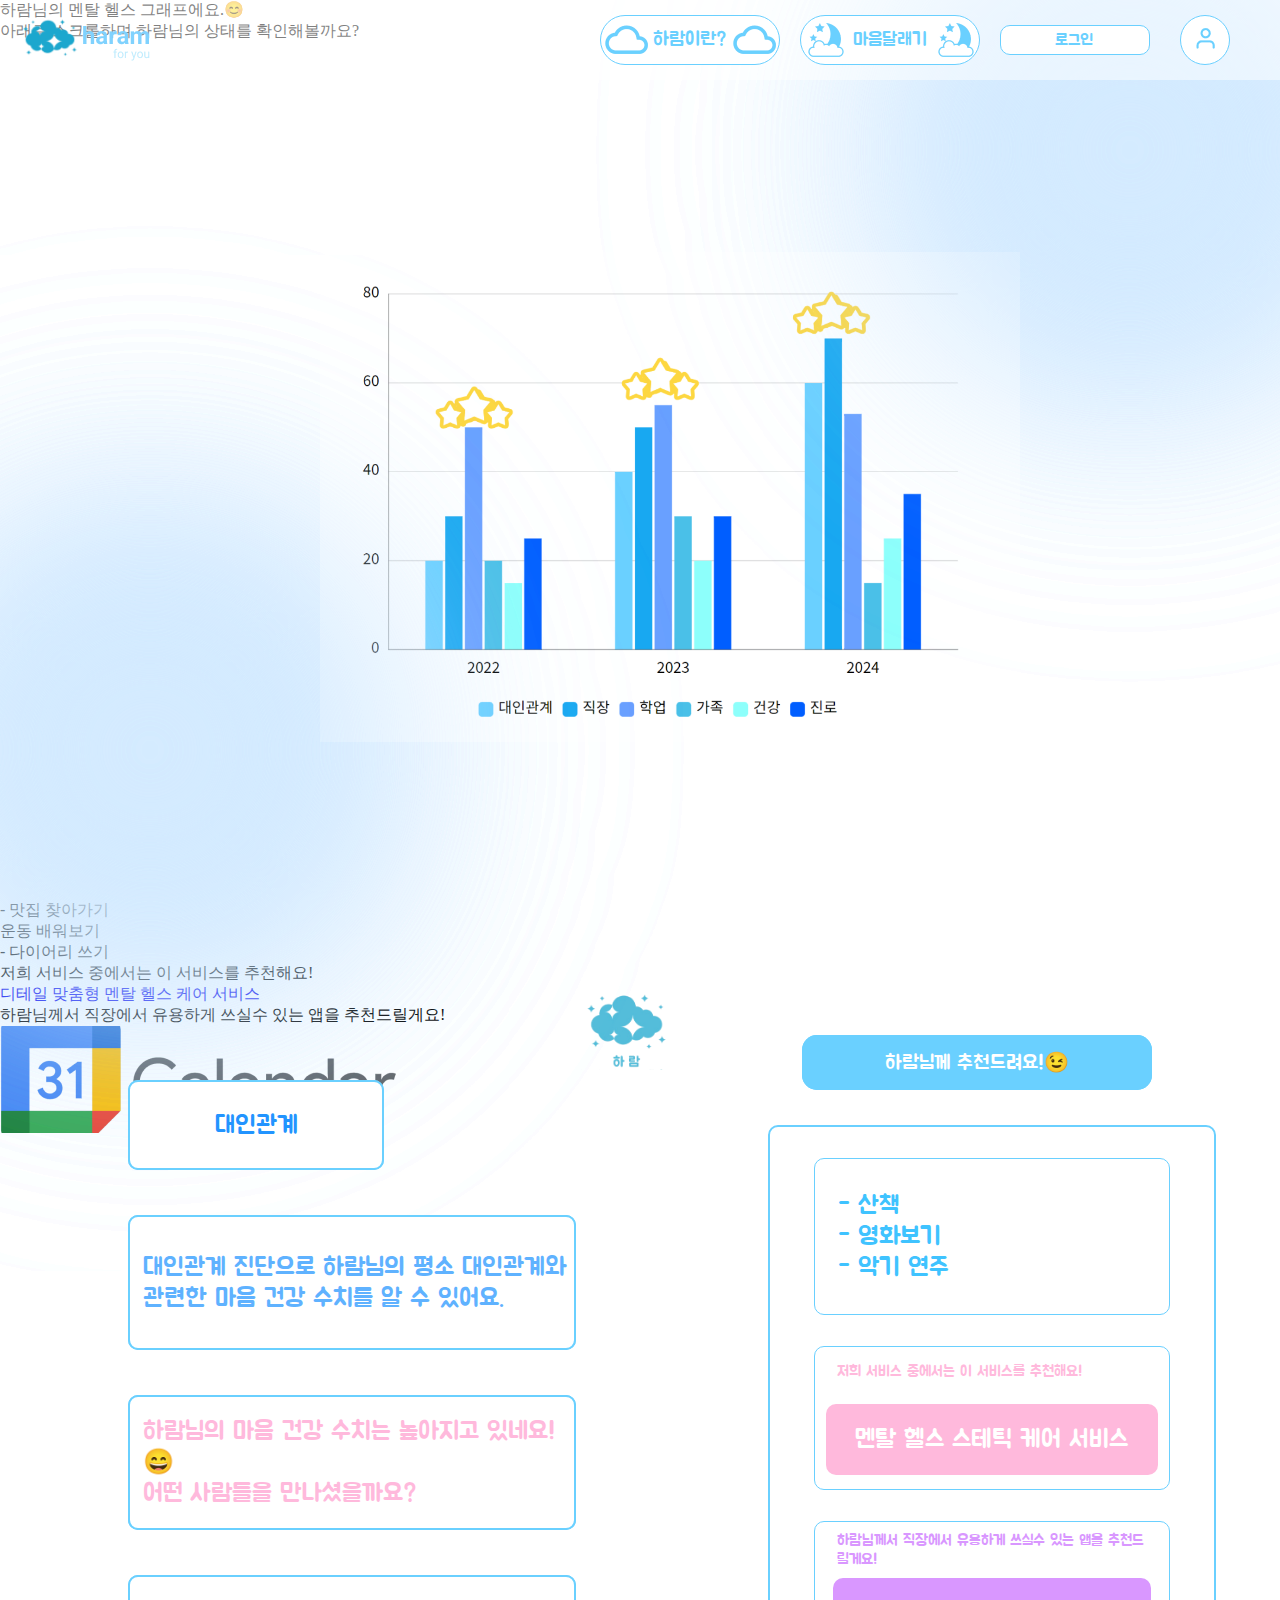
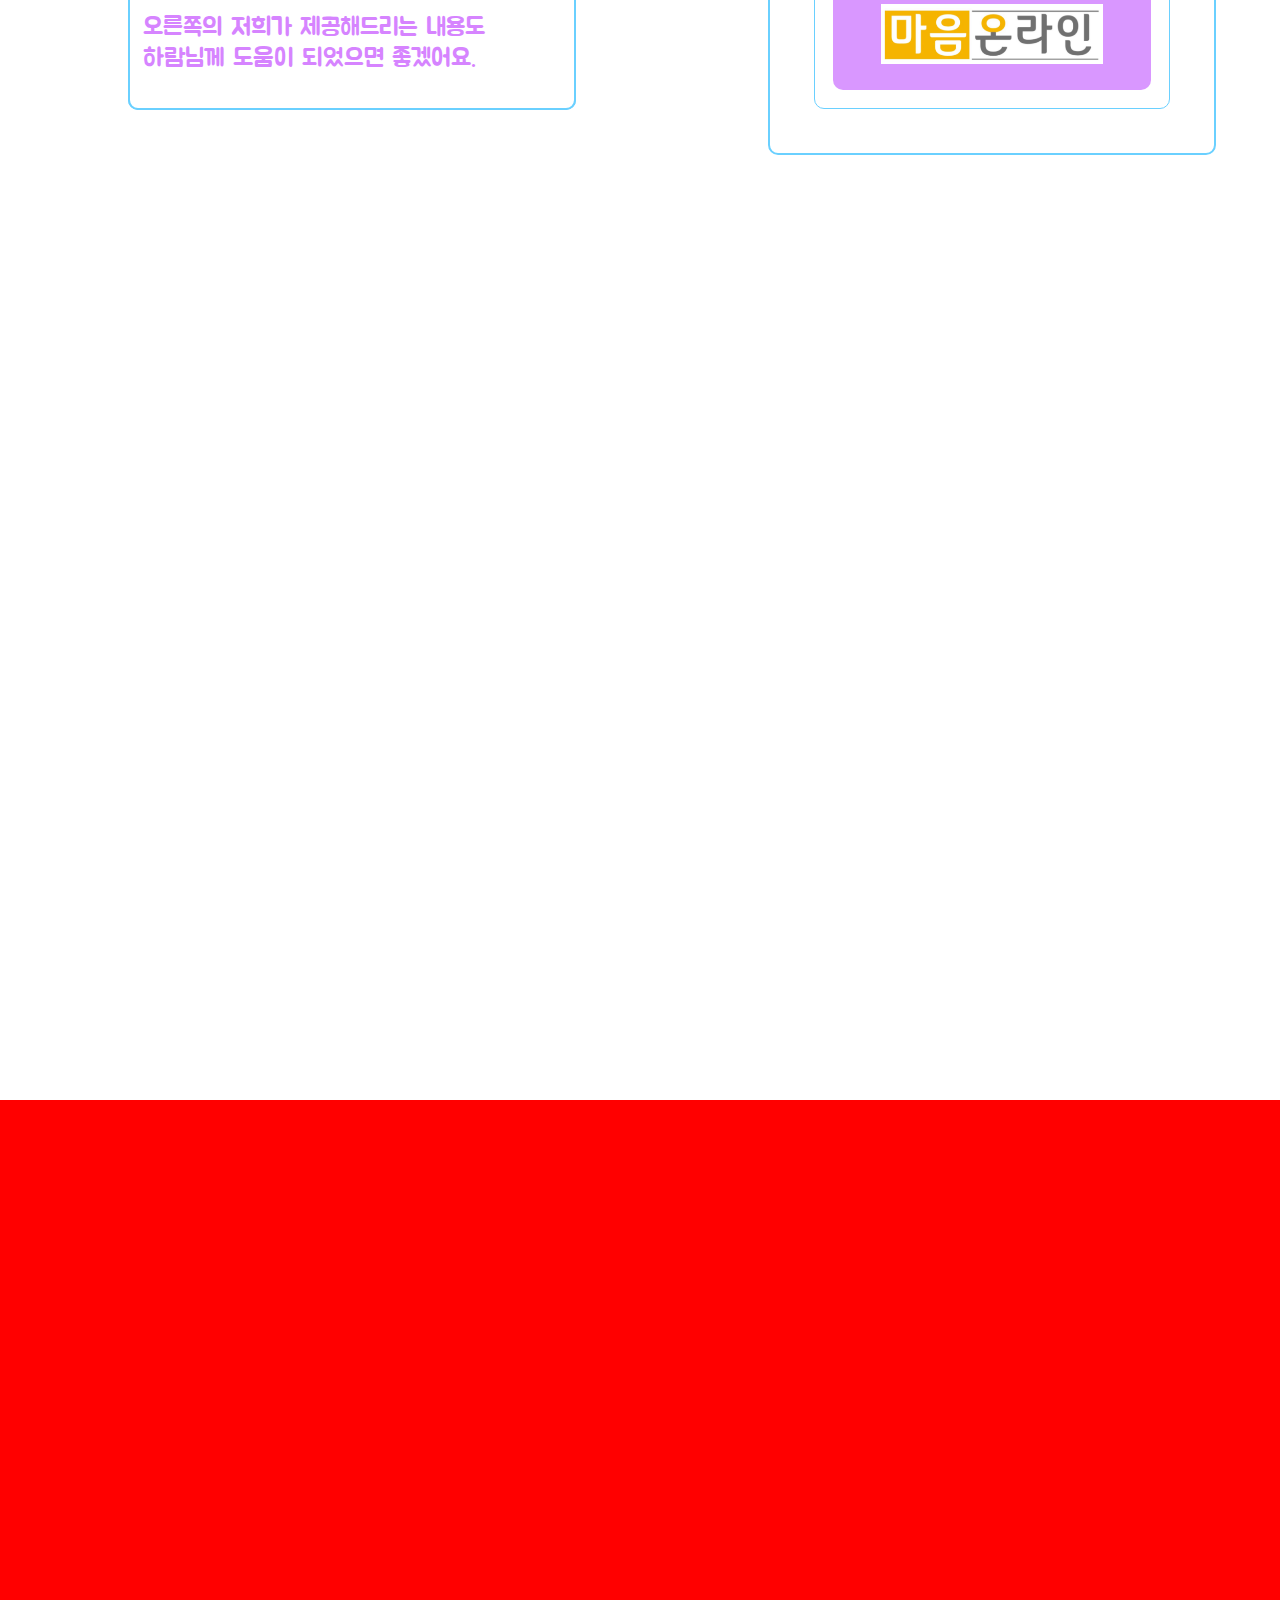
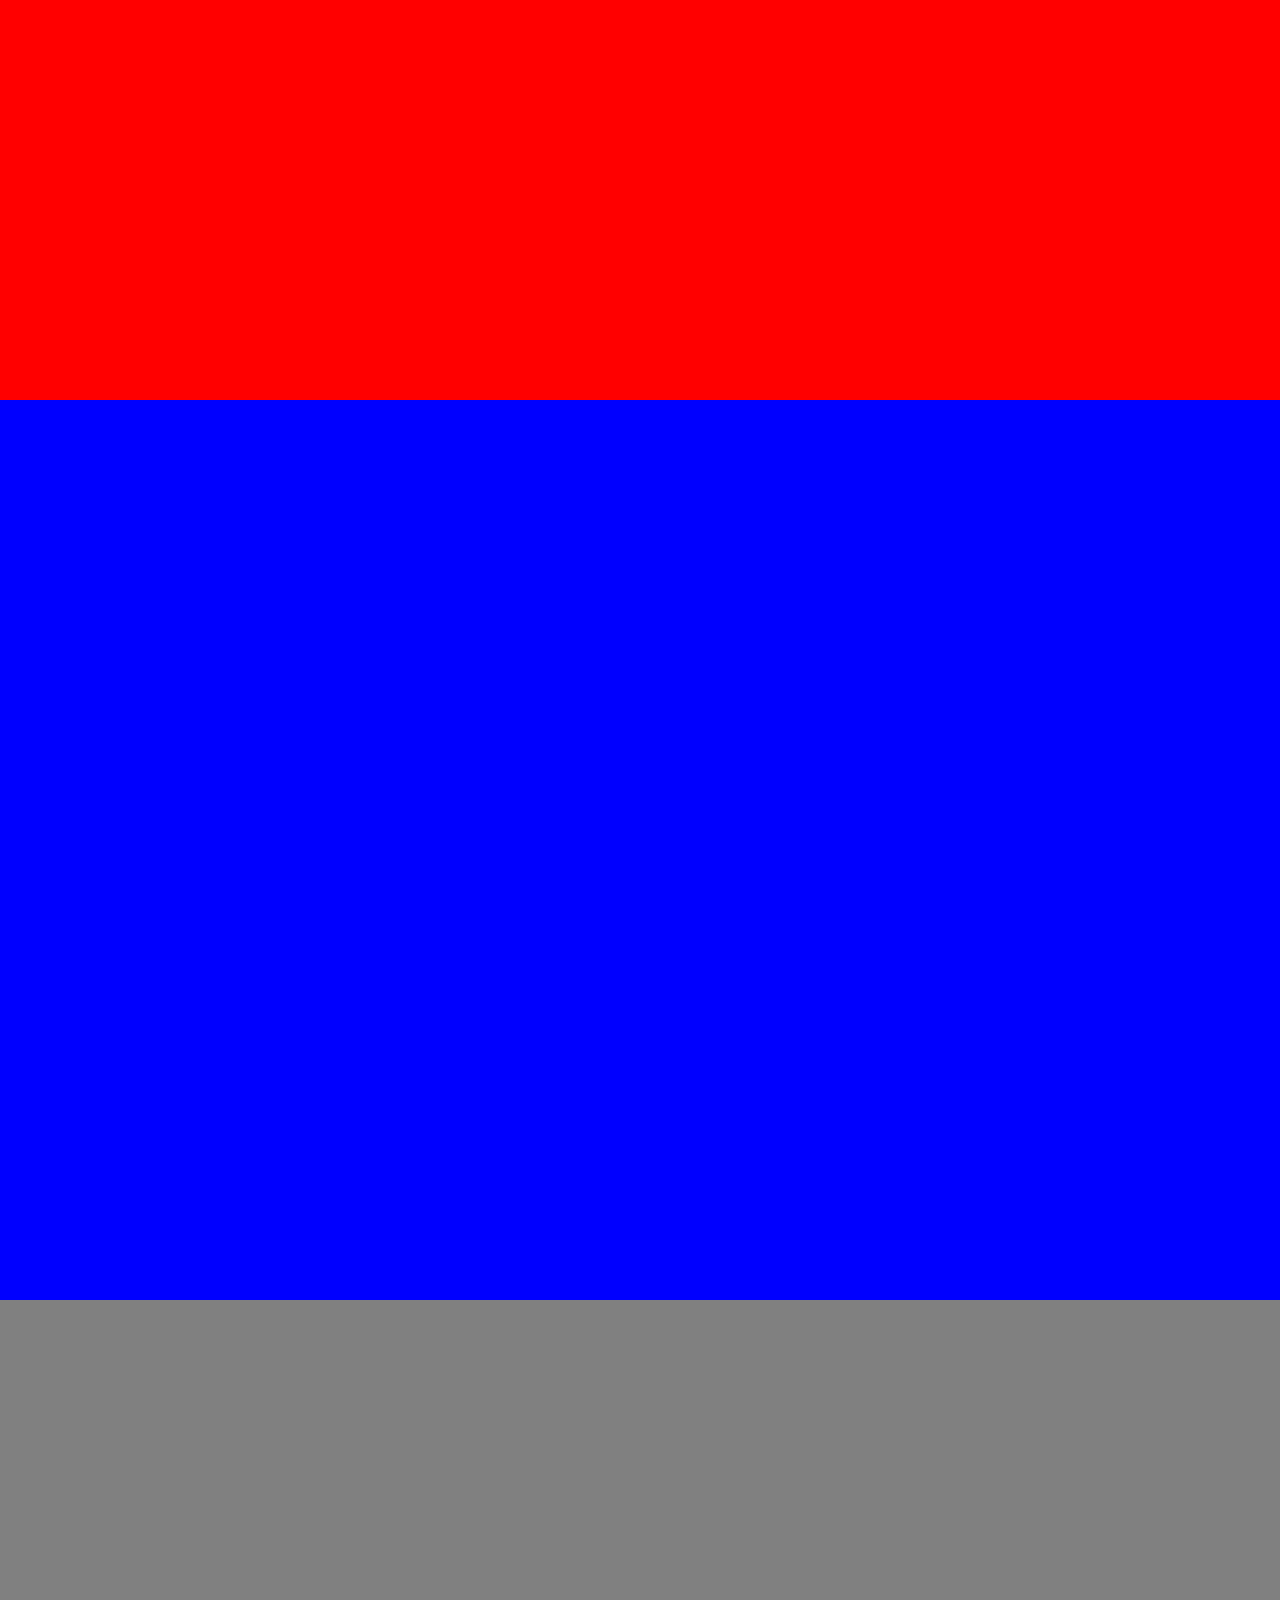
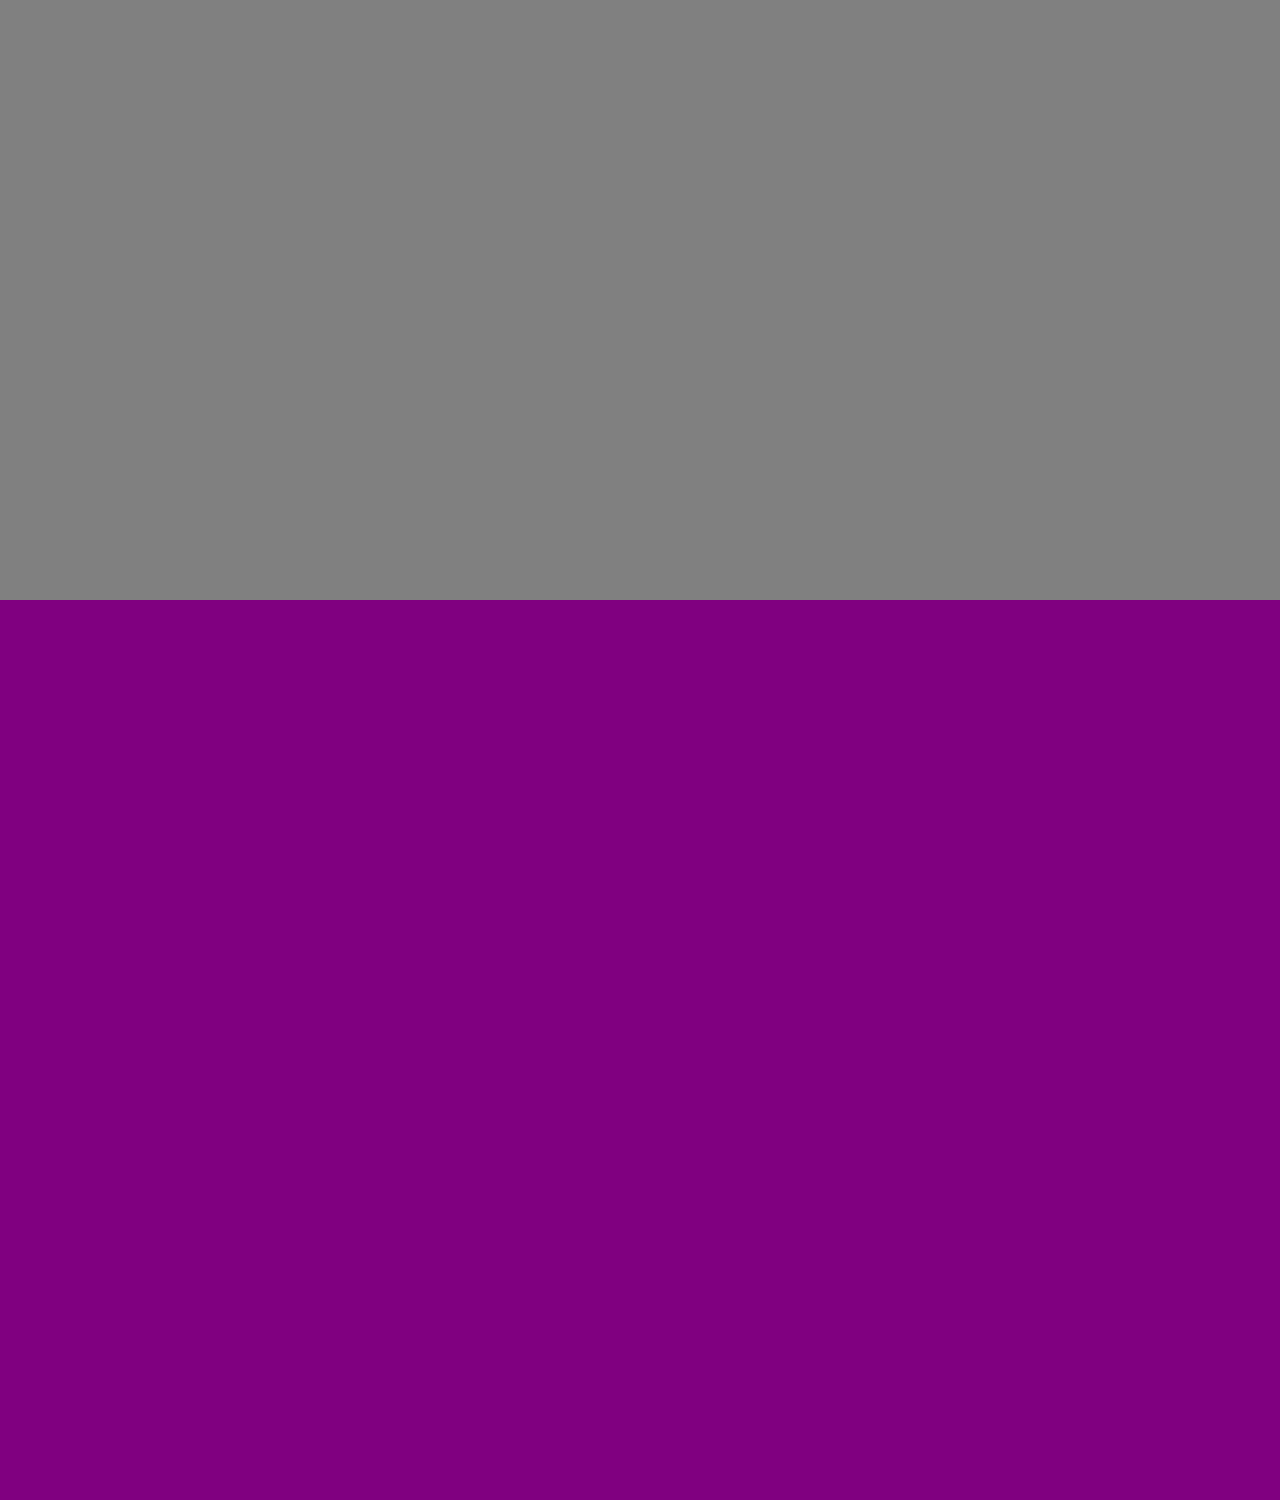
==== commit 2885a321: "9/21 - 1" ====
--- a/html/graph.html
+++ b/html/graph.html
@@ -109,18 +109,18 @@
                         하람님께 도움이 되었으면 좋겠어요.</p>
                 </article>
                 <p id="title">하람님께 추천드려요!😉</p>
-                <article class="recommend">
-                    <article class="recommend1">
-                        <p> - 산책하기 <br> - 영화보기 <br> - 악기 연주 쓰기</p>
+                <article class="work">
+                    <article class="work">
+                        <p>- 맛집 찾아가기 <br> 운동 배워보기 <br> - 다이어리 쓰기</p>
                     </article>
-                    <article class="recommend2">
+                    <article class="work">
                         <p id="small">저희 서비스 중에서는 이 서비스를 추천해요!</p>
-                        <a id="big" href="#">멘탈 헬스 스테틱 케어 서비스 </a>
+                        <a id="big" href="#">디테일 맞춤형 멘탈 헬스 케어 서비스</a>
                     </article>
-                    <article class="recommend3">
-                        <p id="small">하람님께 추천해드리고 싶은 다른 사이트에요!</p>
+                    <article class="work">
+                        <p id="small">하람님께서 직장에서 유용하게 쓰실수 있는 앱을 추천드릴게요!</p>
                         <a id="big" href="#">
-                            <img src="/png/heart_online.png" alt="마음 온라인">
+                            <img src="/png/google_calendar.png" alt="구글 캘린더">
                         </a>
                     </article>
                 </article>
@@ -131,28 +131,28 @@
                 <img src="/png/하람로고+하람.png" id="logo">
                 <article class ="circle"></article>
                 <article class ="circle2"></article>
-                <article class="work">
-                    <p id="work1">직장</p>
-                    <p id="work2">직장 수치는 하람님이 얼마나 일에 대해 신경을 <br>
-                        쓰고 계시는지 보여줄 수 있는 수치입니다😊</p>
-                    <p id="work3">하람님의 직장 수치는 점점 높아져서 2024년에는 모든<br>
-                        스트레스를 통틀어서 가장 높아졌어요😥</p>
-                    <p id="work4">오른쪽에는 하람님이 직장 생활을 더 잘하기 위해<br>
-                        저희가 추천드리는 여러가지 정보들이에요!</p>
+                <article class="friendship">
+                    <p id="friendship1">대인관계</p>
+                    <p id="friendship2">대인관계 진단으로 하람님의 평소 대인관계와 <br>
+                        관련한 마음 건강 수치를 알 수 있어요.</p>
+                    <p id="friendship3">하람님의 마음 건강 수치는 높아지고 있네요! 😄<br>
+                        어떤 사람들을 만나셨을까요?</p>
+                    <p id="friendship4">오른쪽의 저희가 제공해드리는 내용도<br>
+                        하람님께 도움이 되었으면 좋겠어요.</p>
                 </article>
                 <p id="title">하람님께 추천드려요!😉</p>
                 <article class="recommend">
                     <article class="recommend1">
-                        <p> - 맛집 찾아가기 <br> - 운동 배워보기 <br> - 다이어리 쓰기</p>
+                        <p>- 산책 <br> - 영화보기 <br> - 악기 연주</p>
                     </article>
                     <article class="recommend2">
                         <p id="small">저희 서비스 중에서는 이 서비스를 추천해요!</p>
-                        <a id="big" href="#">디테일 맞춤형 멘탈 헬스 케어 서비스</a>
+                        <a id="big" href="#">멘탈 헬스 스테틱 케어 서비스 </a>
                     </article>
                     <article class="recommend3">
                         <p id="small">하람님께서 직장에서 유용하게 쓰실수 있는 앱을 추천드릴게요!</p>
                         <a id="big" href="#">
-                            <img src="/png/google_calendar.png" alt="구글 캘린더">
+                            <img src="/png/heart_online.png" alt="마음 온라인">
                         </a>
                     </article>
                 </article>
@@ -160,132 +160,20 @@
         </div>
         <div class="container">
             <article class="four_section">
-                <img src="/png/하람로고+하람.png" id="logo">
-                <article class ="circle"></article>
-                <article class ="circle2"></article>
-                <article class="study">
-                    <p id="study1">학업</p>
-                    <p id="study2">해당 수치는 지금 하람님께서 생각하고 계시는<br>
-                        학업에 대한 관심도를 표현 수치입니다! </p>
-                    <p id="study3">하람님의 학업 수치는 낮아지고 있네요!😄<br>
-                        다행입니다</p>
-                    <p id="study4">오른쪽의 내용은 하람님의 학업 수치를 더욱<br>
-                        긍정적인 방향으로 이끌수 있는 정보입니다!</p>
-                </article>
-                <p id="title">하람님께 추천드려요!😉</p>
-                <article class="recommend">
-                    <article class="recommend1">
-                        <p> - 시간 공부법 사용해보기 <br> - 인생 강의 들어보기 <br> - 대인관계 늘려보기 </p>
-                    </article>
-                    <article class="recommend2">
-                        <p id="small">저희 서비스 중에서는 이 서비스를 추천해요!</p>
-                        <a id="big" href="#">디테일 맞춤형 멘탈 헬스 케어 서비스</a>
-                    </article>
-                    <article class="recommend3">
-                        <p id="small">하람님께 추천해드리고 싶은 다른 사이트에요!</p>
-                        <a id="big" href="#">
-                            <img src="/png/족보닷컴.png" alt="족보닷컴">
-                        </a>
-                    </article>
-                </article>
             </article>
         </div>
         <div class="container">
             <article class="five_section">
-                <img src="/png/하람로고+하람.png" id="logo">
-                <article class ="circle"></article>
-                <article class ="circle2"></article>
-                <article class="family">
-                    <p id="family1">가족</p>
-                    <p id="family2">하람님께서 얼마나 가족에게 힘을 얻고 계신지<br>
-                        알수있는 수치에요!</p>
-                    <p id="family3">하람님은 가족에게서 큰 힘을 얻고 계시는것<br>
-                        같아요!</p>
-                    <p id="family4">오른쪽에 있는 정보들을 하람님께서 가족분들과<br>
-                        함께 하시면 좋을것같아 추천드립니다!😊</p>
-                </article>
-                <p id="title">하람님께 추천드려요!😉</p>
-                <article class="recommend">
-                    <article class="recommend1">
-                        <p> - 여행 떠나기 <br> - 보드게임하기 <br> - 외식 </p>
-                    </article>
-                    <article class="recommend2">
-                        <p id="small">저희 서비스 중에서는 이 서비스를 추천해요!</p>
-                        <a id="big" href="#">로하람 챗봇 서비스</a>
-                    </article>
-                    <article class="recommend3">
-                        <p id="small">하람님께 추천해드리고 싶은 다른 사이트에요!</p>
-                        <a id="big" href="#">
-                            <img src="/png/패밀리타운.png" alt="패밀리타운">
-                        </a>
-                    </article>
-                </article>
             </article>
         </div>
         <div class="container">
             <article class="six_section">
-                <img src="/png/하람로고+하람.png" id="logo">
-                <article class ="circle"></article>
-                <article class ="circle2"></article>
-                <article class="healthy">
-                    <p id="healthy1">건강</p>
-                    <p id="healthy2">다양한 진단 결과가 하람님의 현재 건강 상태를<br>
-                        알 수 있어요! </p>
-                    <p id="healthy3">하람님의 건강 수치는 높아지고 있네요!😄<br>
-                        걱정돼요 하람님</p>
-                    <p id="healthy4">오른쪽의 저희가 제공해드리는 내용은 하람님이<br>
-                        건강을 되찾게 도움을 주게 되기 위해 준비했어요.</p>
-                </article>
-                <p id="title">하람님께 추천드려요!😉</p>
-                <article class="recommend">
-                    <article class="recommend1">
-                        <p> - 산책 및 홈트레이닝 <br> - 다양한 여가 생활 <br> - 주기적인 병원 방문</p>
-                    </article>
-                    <article class="recommend2">
-                        <p id="small">저희 서비스 중에서는 이 서비스를 추천해요!</p>
-                        <a id="big" href="#">멘탈 헬스 스테틱 케어 서비스 </a>
-                    </article>
-                    <article class="recommend3">
-                        <p id="small">하람님께 추천해드리고 싶은 다른 사이트에요!</p>
-                        <a id="big" href="#">
-                            <img src="/png/오케어.png" alt="오케어">
-                        </a>
-                    </article>
-                </article>
             </article>
         </div>
         <div class="container">
             <article class="seven_section">
-                <img src="/png/하람로고+하람.png" id="logo">
-                <article class ="circle"></article>
-                <article class ="circle2"></article>
-                <article class="job">
-                    <p id="job1">진로</p>
-                    <p id="job2">진로 전문 진단으로 하람님의 진로에 대한 관심과<br>
-                        희망 직종 성향을 추가로 알 수 있어요.</p>
-                    <p id="job3">하람님은 진로에 대한 관심이 부쩍 늘어나고<br>
-                        계신것같아요!</p>
-                    <p id="job4">오른쪽은 저희가 제공해드리는 진로에 대한<br>
-                        내용으로 하람님께 도움이 되었으면 좋겠어요.</p>
-                </article>
-                <p id="title">하람님께 추천드려요!😉</p>
-                <article class="recommend">
-                    <article class="recommend1">
-                        <p>- 진로 플래너 만들어보기 <br> - 현재 직종 행복도 성찰해보기 <br> - 다양한 진로 체험 해보기</p>
-                    </article>
-                    <article class="recommend2">
-                        <p id="small">저희 서비스 중에서는 이 서비스를 추천해요!</p>
-                        <a id="big" href="#">디테일 맞춤형 멘탈 헬스 케어 서비스</a>
-                    </article>
-                    <article class="recommend3">
-                        <p id="small">하람님께 추천해드리고 싶은 다른 사이트에요!</p>
-                        <a id="big" href="#">
-                            <img src="/png/커리어넷.png" alt="커리어넷">
-                        </a>
-                    </article>
-                </article>
-            </article>
         </div>
-        <script type="text/javascript" src="/js/main.js"></script>
+    </div>
+    <script type="text/javascript" src="/js/main.js"></script>
 </body>
 </html>--- a/css/graph.css
+++ b/css/graph.css
@@ -22,12 +22,12 @@
 .container:nth-child(1){background-color: white;}
 .container:nth-child(2){background-color: white;}
 .container:nth-child(3){background-color: white;}
-.container:nth-child(4){background-color: white;}
-.container:nth-child(5){background-color: white;}
-.container:nth-child(6){background-color: white;}
-.container:nth-child(7){background-color: white;}
-
-.title{
+.container:nth-child(4){background-color: red;}
+.container:nth-child(5){background-color: blue;}
+.container:nth-child(6){background-color: gray;}
+.container:nth-child(7){background-color: purple;}
+
+.two_section > .title{
     width: 350px;
     height: 55px;
     position: absolute;
@@ -290,1194 +290,4 @@
 .recommend3 > #big > img{
     width: 70%;
     height: auto;
-}
-
-.three_section > #logo{
-    width: 100px;
-    height: auto;
-    position: absolute;
-    top: 210%;
-    left: 45%;
-    opacity : 0.5;
-}
-
-#work1{
-    background-color: white;
-    width: 20%;
-    height: 10%;
-    border-color: #6AD0FF;
-    border-style:solid;
-    border-width:2px;
-    border-radius: 10px;
-    position: absolute;
-    top: 220%;
-    left: 10%;
-    display: flex;
-    align-items: center;
-    justify-content: center;
-    text-align: center;
-    font-family: "Jua", sans-serif;
-    color: #2294FF;
-    font-size: 25px;
-}
-
-#work2{
-    background-color: white;
-    width: 40%;
-    height: 15%;
-    border-color: #6AD0FF;
-    border-style:solid;
-    border-width:2px;
-    border-radius: 10px;
-    position: absolute;
-    top: 235%;
-    left: 10%;
-    display: flex;
-    align-items: center;
-    text-align: left;
-    font-family: "Jua", sans-serif;
-    color: #5FB2FF;
-    font-size: 25px;
-    padding-left: 1%;
-}
-
-#work3{
-    background-color: white;
-    width: 40%;
-    height: 15%;
-    border-color: #6AD0FF;
-    border-style:solid;
-    border-width:2px;
-    border-radius: 10px;
-    position: absolute;
-    top: 255%;
-    left: 10%;
-    display: flex;
-    align-items: center;
-    text-align: left;
-    font-family: "Jua", sans-serif;
-    color: #FFB9DC;
-    font-size: 25px;
-    padding-left: 1%;
-}
-
-#work4{
-    background-color: white;
-    width: 40%;
-    height: 15%;
-    border-color: #6AD0FF;
-    border-style:solid;
-    border-width:2px;
-    border-radius: 10px;
-    position: absolute;
-    top: 275%;
-    left: 10%;
-    display: flex;
-    align-items: center;
-    text-align: left;
-    font-family: "Jua", sans-serif;
-    color: #D684FF;
-    font-size: 25px;
-    padding-left: 1%;
-}
-
-.three_section > #title{
-    width: 350px;
-    height: 55px;
-    position: absolute;
-    top: 215%;
-    right: 10%;
-    background-color: #6AD0FF;
-    border: 3px;
-    border-radius: 15px;
-    box-shadow: 30%;
-    display: flex;
-    align-items: center;
-    justify-content: center;
-    text-align: center;
-    color: white;
-    font-family: "Jua", sans-serif;
-    font-size: 20px;
-}
-
-.three_section > .recommend{
-    background-color: white;
-    width: 35%;
-    height: 70%;
-    border-color: #6AD0FF;
-    border-style:solid;
-    border-width:2px;
-    border-radius: 10px;
-    position: absolute;
-    top: 225%;
-    right: 5%;
-}
-
-.three_section > .recommend1 > p{
-    background-color: white;
-    width: 80%;
-    height: 25%;
-    border-color: #6AD0FF;
-    border-style:solid;
-    border-width:1px;
-    border-radius: 10px;
-    position: absolute;
-    top: 5%;
-    left: 10%;
-    display: flex;
-    align-items: center;
-    text-align: left;
-    font-family: "Jua", sans-serif;
-    color: #3FC3FF;
-    font-size: 25px;
-    padding-left: 5%;
-}
-
-.three_section > .recommend2{
-    background-color: white;
-    width: 80%;
-    height: 23%;
-    border-color: #6AD0FF;
-    border-style:solid;
-    border-width:1px;
-    border-radius: 10px;
-    position: absolute;
-    top: 35%;
-    left: 10%;
-}
-
-.three_section > .recommend2 > #small{
-    background-color: white;
-    width: 80%;
-    height: 20%;
-    position: absolute;
-    top: 7%;
-    left: 5%;
-    display: flex;
-    align-items: center;
-    text-align: left;
-    font-family: "Jua", sans-serif;
-    color: #FFB9DC;
-    font-size: 15px;
-    padding-left: 1%;
-}
-
-.three_section > .recommend2 > #big{
-    background-color: #FFB9DC;
-    width: 94%;
-    height: 50%;
-    border-radius: 10px;
-    position: absolute;
-    top: 40%;
-    left: 3%;
-    display: flex;
-    align-items: center;
-    text-align: center;
-    justify-content: center;
-    font-family: "Jua", sans-serif;
-    color: white;
-    font-size: 25px;
-}
-
-.three_section > .recommend3{
-    background-color: white;
-    width: 80%;
-    height: 30%;
-    border-color: #6AD0FF;
-    border-style:solid;
-    border-width:1px;
-    border-radius: 10px;
-    position: absolute;
-    top: 63%;
-    left: 10%;
-}
-
-.three_section > .recommend3 > #small{
-    background-color: white;
-    width: 90%;
-    height: 20%;
-    position: absolute;
-    top: 5%;
-    left: 5%;
-    display: flex;
-    align-items: center;
-    text-align: left;
-    font-family: "Jua", sans-serif;
-    color: #D997FF;
-    font-size: 15px;
-    padding-left: 1%;
-}
-
-.three_section > .recommend3 > #big{
-    background-color: #D997FF;
-    width: 90%;
-    height: 60%;
-    border-radius: 10px;
-    position: absolute;
-    top: 30%;
-    left: 5%;
-    display: flex;
-    align-items: center;
-    text-align: center;
-    justify-content: center;
-    font-family: "Jua", sans-serif;
-    color: white;
-    font-size: 25px;
-}
-
-.three_section > .recommend3 > #big > img{
-    width: 70%;
-    height: auto;
-}
-
-.four_section > #logo{
-    width: 100px;
-    height: auto;
-    position: absolute;
-    top: 310%;
-    left: 45%;
-    opacity : 0.5;
-}
-
-#study1{
-    background-color: white;
-    width: 20%;
-    height: 10%;
-    border-color: #6AD0FF;
-    border-style:solid;
-    border-width:2px;
-    border-radius: 10px;
-    position: absolute;
-    top: 320%;
-    left: 10%;
-    display: flex;
-    align-items: center;
-    justify-content: center;
-    text-align: center;
-    font-family: "Jua", sans-serif;
-    color: #2294FF;
-    font-size: 25px;
-}
-
-#study2{
-    background-color: white;
-    width: 40%;
-    height: 15%;
-    border-color: #6AD0FF;
-    border-style:solid;
-    border-width:2px;
-    border-radius: 10px;
-    position: absolute;
-    top: 335%;
-    left: 10%;
-    display: flex;
-    align-items: center;
-    text-align: left;
-    font-family: "Jua", sans-serif;
-    color: #5FB2FF;
-    font-size: 25px;
-    padding-left: 1%;
-}
-
-#study3{
-    background-color: white;
-    width: 40%;
-    height: 15%;
-    border-color: #6AD0FF;
-    border-style:solid;
-    border-width:2px;
-    border-radius: 10px;
-    position: absolute;
-    top: 355%;
-    left: 10%;
-    display: flex;
-    align-items: center;
-    text-align: left;
-    font-family: "Jua", sans-serif;
-    color: #FFB9DC;
-    font-size: 25px;
-    padding-left: 1%;
-}
-
-#study4{
-    background-color: white;
-    width: 40%;
-    height: 15%;
-    border-color: #6AD0FF;
-    border-style:solid;
-    border-width:2px;
-    border-radius: 10px;
-    position: absolute;
-    top: 375%;
-    left: 10%;
-    display: flex;
-    align-items: center;
-    text-align: left;
-    font-family: "Jua", sans-serif;
-    color: #D684FF;
-    font-size: 25px;
-    padding-left: 1%;
-}
-
-.four_section > #title{
-    width: 350px;
-    height: 55px;
-    position: absolute;
-    top: 315%;
-    right: 10%;
-    background-color: #6AD0FF;
-    border: 3px;
-    border-radius: 15px;
-    box-shadow: 30%;
-    display: flex;
-    align-items: center;
-    justify-content: center;
-    text-align: center;
-    color: white;
-    font-family: "Jua", sans-serif;
-    font-size: 20px;
-}
-
-.four_section > .recommend{
-    background-color: white;
-    width: 35%;
-    height: 70%;
-    border-color: #6AD0FF;
-    border-style:solid;
-    border-width:2px;
-    border-radius: 10px;
-    position: absolute;
-    top: 325%;
-    right: 5%;
-}
-
-.four_section > .recommend1 > p{
-    background-color: white;
-    width: 80%;
-    height: 25%;
-    border-color: #6AD0FF;
-    border-style:solid;
-    border-width:1px;
-    border-radius: 10px;
-    position: absolute;
-    top: 5%;
-    left: 10%;
-    display: flex;
-    align-items: center;
-    text-align: left;
-    font-family: "Jua", sans-serif;
-    color: #3FC3FF;
-    font-size: 25px;
-    padding-left: 5%;
-}
-
-.four_section > .recommend2{
-    background-color: white;
-    width: 80%;
-    height: 23%;
-    border-color: #6AD0FF;
-    border-style:solid;
-    border-width:1px;
-    border-radius: 10px;
-    position: absolute;
-    top: 35%;
-    left: 10%;
-}
-
-.four_section > .recommend2 > #small{
-    background-color: white;
-    width: 80%;
-    height: 20%;
-    position: absolute;
-    top: 7%;
-    left: 5%;
-    display: flex;
-    align-items: center;
-    text-align: left;
-    font-family: "Jua", sans-serif;
-    color: #FFB9DC;
-    font-size: 15px;
-    padding-left: 1%;
-}
-
-.four_section > .recommend2 > #big{
-    background-color: #FFB9DC;
-    width: 94%;
-    height: 50%;
-    border-radius: 10px;
-    position: absolute;
-    top: 40%;
-    left: 3%;
-    display: flex;
-    align-items: center;
-    text-align: center;
-    justify-content: center;
-    font-family: "Jua", sans-serif;
-    color: white;
-    font-size: 25px;
-}
-
-.four_section > .recommend3{
-    background-color: white;
-    width: 80%;
-    height: 30%;
-    border-color: #6AD0FF;
-    border-style:solid;
-    border-width:1px;
-    border-radius: 10px;
-    position: absolute;
-    top: 63%;
-    left: 10%;
-}
-
-.four_section > .recommend3 > #small{
-    background-color: white;
-    width: 90%;
-    height: 20%;
-    position: absolute;
-    top: 5%;
-    left: 5%;
-    display: flex;
-    align-items: center;
-    text-align: left;
-    font-family: "Jua", sans-serif;
-    color: #D997FF;
-    font-size: 15px;
-    padding-left: 1%;
-}
-
-.four_section > .recommend3 > #big{
-    background-color: #D997FF;
-    width: 90%;
-    height: 60%;
-    border-radius: 10px;
-    position: absolute;
-    top: 30%;
-    left: 5%;
-    display: flex;
-    align-items: center;
-    text-align: center;
-    justify-content: center;
-    font-family: "Jua", sans-serif;
-    color: white;
-    font-size: 25px;
-}
-
-.four_section > .recommend3 > #big > img{
-    width: 70%;
-    height: auto;
-}
-
-.five_section > #logo{
-    width: 100px;
-    height: auto;
-    position: absolute;
-    top: 410%;
-    left: 45%;
-    opacity : 0.5;
-}
-
-#family1{
-    background-color: white;
-    width: 20%;
-    height: 10%;
-    border-color: #6AD0FF;
-    border-style:solid;
-    border-width:2px;
-    border-radius: 10px;
-    position: absolute;
-    top: 420%;
-    left: 10%;
-    display: flex;
-    align-items: center;
-    justify-content: center;
-    text-align: center;
-    font-family: "Jua", sans-serif;
-    color: #2294FF;
-    font-size: 25px;
-}
-
-#family2{
-    background-color: white;
-    width: 40%;
-    height: 15%;
-    border-color: #6AD0FF;
-    border-style:solid;
-    border-width:2px;
-    border-radius: 10px;
-    position: absolute;
-    top: 435%;
-    left: 10%;
-    display: flex;
-    align-items: center;
-    text-align: left;
-    font-family: "Jua", sans-serif;
-    color: #5FB2FF;
-    font-size: 25px;
-    padding-left: 1%;
-}
-
-#family3{
-    background-color: white;
-    width: 40%;
-    height: 15%;
-    border-color: #6AD0FF;
-    border-style:solid;
-    border-width:2px;
-    border-radius: 10px;
-    position: absolute;
-    top: 455%;
-    left: 10%;
-    display: flex;
-    align-items: center;
-    text-align: left;
-    font-family: "Jua", sans-serif;
-    color: #FFB9DC;
-    font-size: 25px;
-    padding-left: 1%;
-}
-
-#family4{
-    background-color: white;
-    width: 40%;
-    height: 15%;
-    border-color: #6AD0FF;
-    border-style:solid;
-    border-width:2px;
-    border-radius: 10px;
-    position: absolute;
-    top: 475%;
-    left: 10%;
-    display: flex;
-    align-items: center;
-    text-align: left;
-    font-family: "Jua", sans-serif;
-    color: #D684FF;
-    font-size: 25px;
-    padding-left: 1%;
-}
-
-.five_section > #title{
-    width: 350px;
-    height: 55px;
-    position: absolute;
-    top: 415%;
-    right: 10%;
-    background-color: #6AD0FF;
-    border: 3px;
-    border-radius: 15px;
-    box-shadow: 30%;
-    display: flex;
-    align-items: center;
-    justify-content: center;
-    text-align: center;
-    color: white;
-    font-family: "Jua", sans-serif;
-    font-size: 20px;
-}
-
-.five_section > .recommend{
-    background-color: white;
-    width: 35%;
-    height: 70%;
-    border-color: #6AD0FF;
-    border-style:solid;
-    border-width:2px;
-    border-radius: 10px;
-    position: absolute;
-    top: 425%;
-    right: 5%;
-}
-
-.five_section > .recommend1 > p{
-    background-color: white;
-    width: 80%;
-    height: 25%;
-    border-color: #6AD0FF;
-    border-style:solid;
-    border-width:1px;
-    border-radius: 10px;
-    position: absolute;
-    top: 5%;
-    left: 10%;
-    display: flex;
-    align-items: center;
-    text-align: left;
-    font-family: "Jua", sans-serif;
-    color: #3FC3FF;
-    font-size: 25px;
-    padding-left: 5%;
-}
-
-.five_section > .recommend2{
-    background-color: white;
-    width: 80%;
-    height: 23%;
-    border-color: #6AD0FF;
-    border-style:solid;
-    border-width:1px;
-    border-radius: 10px;
-    position: absolute;
-    top: 35%;
-    left: 10%;
-}
-
-.five_section > .recommend2 > #small{
-    background-color: white;
-    width: 80%;
-    height: 20%;
-    position: absolute;
-    top: 7%;
-    left: 5%;
-    display: flex;
-    align-items: center;
-    text-align: left;
-    font-family: "Jua", sans-serif;
-    color: #FFB9DC;
-    font-size: 15px;
-    padding-left: 1%;
-}
-
-.five_section > .recommend2 > #big{
-    background-color: #FFB9DC;
-    width: 94%;
-    height: 50%;
-    border-radius: 10px;
-    position: absolute;
-    top: 40%;
-    left: 3%;
-    display: flex;
-    align-items: center;
-    text-align: center;
-    justify-content: center;
-    font-family: "Jua", sans-serif;
-    color: white;
-    font-size: 25px;
-}
-
-.five_section > .recommend3{
-    background-color: white;
-    width: 80%;
-    height: 30%;
-    border-color: #6AD0FF;
-    border-style:solid;
-    border-width:1px;
-    border-radius: 10px;
-    position: absolute;
-    top: 63%;
-    left: 10%;
-}
-
-.five_section > .recommend3 > #small{
-    background-color: white;
-    width: 90%;
-    height: 20%;
-    position: absolute;
-    top: 5%;
-    left: 5%;
-    display: flex;
-    align-items: center;
-    text-align: left;
-    font-family: "Jua", sans-serif;
-    color: #D997FF;
-    font-size: 15px;
-    padding-left: 1%;
-}
-
-.five_section > .recommend3 > #big{
-    background-color: #D997FF;
-    width: 90%;
-    height: 60%;
-    border-radius: 10px;
-    position: absolute;
-    top: 30%;
-    left: 5%;
-    display: flex;
-    align-items: center;
-    text-align: center;
-    justify-content: center;
-    font-family: "Jua", sans-serif;
-    color: white;
-    font-size: 25px;
-}
-
-.five_section > .recommend3 > #big > img{
-    width: 70%;
-    height: auto;
-}
-
-.six_section > #logo{
-    width: 100px;
-    height: auto;
-    position: absolute;
-    top: 510%;
-    left: 45%;
-    opacity : 0.5;
-}
-
-#healthy1{
-    background-color: white;
-    width: 20%;
-    height: 10%;
-    border-color: #6AD0FF;
-    border-style:solid;
-    border-width:2px;
-    border-radius: 10px;
-    position: absolute;
-    top: 520%;
-    left: 10%;
-    display: flex;
-    align-items: center;
-    justify-content: center;
-    text-align: center;
-    font-family: "Jua", sans-serif;
-    color: #2294FF;
-    font-size: 25px;
-}
-
-#healthy2{
-    background-color: white;
-    width: 40%;
-    height: 15%;
-    border-color: #6AD0FF;
-    border-style:solid;
-    border-width:2px;
-    border-radius: 10px;
-    position: absolute;
-    top: 535%;
-    left: 10%;
-    display: flex;
-    align-items: center;
-    text-align: left;
-    font-family: "Jua", sans-serif;
-    color: #5FB2FF;
-    font-size: 25px;
-    padding-left: 1%;
-}
-
-#healthy3{
-    background-color: white;
-    width: 40%;
-    height: 15%;
-    border-color: #6AD0FF;
-    border-style:solid;
-    border-width:2px;
-    border-radius: 10px;
-    position: absolute;
-    top: 555%;
-    left: 10%;
-    display: flex;
-    align-items: center;
-    text-align: left;
-    font-family: "Jua", sans-serif;
-    color: #FFB9DC;
-    font-size: 25px;
-    padding-left: 1%;
-}
-
-#healthy4{
-    background-color: white;
-    width: 40%;
-    height: 15%;
-    border-color: #6AD0FF;
-    border-style:solid;
-    border-width:2px;
-    border-radius: 10px;
-    position: absolute;
-    top: 575%;
-    left: 10%;
-    display: flex;
-    align-items: center;
-    text-align: left;
-    font-family: "Jua", sans-serif;
-    color: #D684FF;
-    font-size: 25px;
-    padding-left: 1%;
-}
-
-.six_section > #title{
-    width: 350px;
-    height: 55px;
-    position: absolute;
-    top: 515%;
-    right: 10%;
-    background-color: #6AD0FF;
-    border: 3px;
-    border-radius: 15px;
-    box-shadow: 30%;
-    display: flex;
-    align-items: center;
-    justify-content: center;
-    text-align: center;
-    color: white;
-    font-family: "Jua", sans-serif;
-    font-size: 20px;
-}
-
-.six_section > .recommend{
-    background-color: white;
-    width: 35%;
-    height: 70%;
-    border-color: #6AD0FF;
-    border-style:solid;
-    border-width:2px;
-    border-radius: 10px;
-    position: absolute;
-    top: 525%;
-    right: 5%;
-}
-
-.six_section > .recommend1 > p{
-    background-color: white;
-    width: 80%;
-    height: 25%;
-    border-color: #6AD0FF;
-    border-style:solid;
-    border-width:1px;
-    border-radius: 10px;
-    position: absolute;
-    top: 5%;
-    left: 10%;
-    display: flex;
-    align-items: center;
-    text-align: left;
-    font-family: "Jua", sans-serif;
-    color: #3FC3FF;
-    font-size: 25px;
-    padding-left: 5%;
-}
-
-.six_section > .recommend2{
-    background-color: white;
-    width: 80%;
-    height: 23%;
-    border-color: #6AD0FF;
-    border-style:solid;
-    border-width:1px;
-    border-radius: 10px;
-    position: absolute;
-    top: 35%;
-    left: 10%;
-}
-
-.six_section > .recommend2 > #small{
-    background-color: white;
-    width: 80%;
-    height: 20%;
-    position: absolute;
-    top: 7%;
-    left: 5%;
-    display: flex;
-    align-items: center;
-    text-align: left;
-    font-family: "Jua", sans-serif;
-    color: #FFB9DC;
-    font-size: 15px;
-    padding-left: 1%;
-}
-
-.six_section > .recommend2 > #big{
-    background-color: #FFB9DC;
-    width: 94%;
-    height: 50%;
-    border-radius: 10px;
-    position: absolute;
-    top: 40%;
-    left: 3%;
-    display: flex;
-    align-items: center;
-    text-align: center;
-    justify-content: center;
-    font-family: "Jua", sans-serif;
-    color: white;
-    font-size: 25px;
-}
-
-.six_section > .recommend3{
-    background-color: white;
-    width: 80%;
-    height: 30%;
-    border-color: #6AD0FF;
-    border-style:solid;
-    border-width:1px;
-    border-radius: 10px;
-    position: absolute;
-    top: 63%;
-    left: 10%;
-}
-
-.six_section > .recommend3 > #small{
-    background-color: white;
-    width: 90%;
-    height: 20%;
-    position: absolute;
-    top: 5%;
-    left: 5%;
-    display: flex;
-    align-items: center;
-    text-align: left;
-    font-family: "Jua", sans-serif;
-    color: #D997FF;
-    font-size: 15px;
-    padding-left: 1%;
-}
-
-.six_section > .recommend3 > #big{
-    background-color: #D997FF;
-    width: 90%;
-    height: 60%;
-    border-radius: 10px;
-    position: absolute;
-    top: 30%;
-    left: 5%;
-    display: flex;
-    align-items: center;
-    text-align: center;
-    justify-content: center;
-    font-family: "Jua", sans-serif;
-    color: white;
-    font-size: 25px;
-}
-
-.six_section > .recommend3 > #big > img{
-    width: 70%;
-    height: auto;
-}
-
-.seven_section > #logo{
-    width: 100px;
-    height: auto;
-    position: absolute;
-    top: 610%;
-    left: 45%;
-    opacity : 0.5;
-}
-
-#job1{
-    background-color: white;
-    width: 20%;
-    height: 10%;
-    border-color: #6AD0FF;
-    border-style:solid;
-    border-width:2px;
-    border-radius: 10px;
-    position: absolute;
-    top: 620%;
-    left: 10%;
-    display: flex;
-    align-items: center;
-    justify-content: center;
-    text-align: center;
-    font-family: "Jua", sans-serif;
-    color: #2294FF;
-    font-size: 25px;
-}
-
-#job2{
-    background-color: white;
-    width: 40%;
-    height: 15%;
-    border-color: #6AD0FF;
-    border-style:solid;
-    border-width:2px;
-    border-radius: 10px;
-    position: absolute;
-    top: 635%;
-    left: 10%;
-    display: flex;
-    align-items: center;
-    text-align: left;
-    font-family: "Jua", sans-serif;
-    color: #5FB2FF;
-    font-size: 25px;
-    padding-left: 1%;
-}
-
-#job3{
-    background-color: white;
-    width: 40%;
-    height: 15%;
-    border-color: #6AD0FF;
-    border-style:solid;
-    border-width:2px;
-    border-radius: 10px;
-    position: absolute;
-    top: 655%;
-    left: 10%;
-    display: flex;
-    align-items: center;
-    text-align: left;
-    font-family: "Jua", sans-serif;
-    color: #FFB9DC;
-    font-size: 25px;
-    padding-left: 1%;
-}
-
-#job4{
-    background-color: white;
-    width: 40%;
-    height: 15%;
-    border-color: #6AD0FF;
-    border-style:solid;
-    border-width:2px;
-    border-radius: 10px;
-    position: absolute;
-    top: 675%;
-    left: 10%;
-    display: flex;
-    align-items: center;
-    text-align: left;
-    font-family: "Jua", sans-serif;
-    color: #D684FF;
-    font-size: 25px;
-    padding-left: 1%;
-}
-
-.seven_section > #title{
-    width: 350px;
-    height: 55px;
-    position: absolute;
-    top: 615%;
-    right: 10%;
-    background-color: #6AD0FF;
-    border: 3px;
-    border-radius: 15px;
-    box-shadow: 30%;
-    display: flex;
-    align-items: center;
-    justify-content: center;
-    text-align: center;
-    color: white;
-    font-family: "Jua", sans-serif;
-    font-size: 20px;
-}
-
-.seven_section > .recommend{
-    background-color: white;
-    width: 35%;
-    height: 70%;
-    border-color: #6AD0FF;
-    border-style:solid;
-    border-width:2px;
-    border-radius: 10px;
-    position: absolute;
-    top: 625%;
-    right: 5%;
-}
-
-.seven_section > .recommend1 > p{
-    background-color: white;
-    width: 80%;
-    height: 25%;
-    border-color: #6AD0FF;
-    border-style:solid;
-    border-width:1px;
-    border-radius: 10px;
-    position: absolute;
-    top: 5%;
-    left: 10%;
-    display: flex;
-    align-items: center;
-    text-align: left;
-    font-family: "Jua", sans-serif;
-    color: #3FC3FF;
-    font-size: 25px;
-    padding-left: 5%;
-}
-
-.seven_section > .recommend2{
-    background-color: white;
-    width: 80%;
-    height: 23%;
-    border-color: #6AD0FF;
-    border-style:solid;
-    border-width:1px;
-    border-radius: 10px;
-    position: absolute;
-    top: 35%;
-    left: 10%;
-}
-
-.seven_section > .recommend2 > #small{
-    background-color: white;
-    width: 80%;
-    height: 20%;
-    position: absolute;
-    top: 7%;
-    left: 5%;
-    display: flex;
-    align-items: center;
-    text-align: left;
-    font-family: "Jua", sans-serif;
-    color: #FFB9DC;
-    font-size: 15px;
-    padding-left: 1%;
-}
-
-.seven_section > .recommend2 > #big{
-    background-color: #FFB9DC;
-    width: 94%;
-    height: 50%;
-    border-radius: 10px;
-    position: absolute;
-    top: 40%;
-    left: 3%;
-    display: flex;
-    align-items: center;
-    text-align: center;
-    justify-content: center;
-    font-family: "Jua", sans-serif;
-    color: white;
-    font-size: 25px;
-}
-
-.seven_section > .recommend3{
-    background-color: white;
-    width: 80%;
-    height: 30%;
-    border-color: #6AD0FF;
-    border-style:solid;
-    border-width:1px;
-    border-radius: 10px;
-    position: absolute;
-    top: 63%;
-    left: 10%;
-}
-
-.seven_section > .recommend3 > #small{
-    background-color: white;
-    width: 90%;
-    height: 20%;
-    position: absolute;
-    top: 5%;
-    left: 5%;
-    display: flex;
-    align-items: center;
-    text-align: left;
-    font-family: "Jua", sans-serif;
-    color: #D997FF;
-    font-size: 15px;
-    padding-left: 1%;
-}
-
-.seven_section > .recommend3 > #big{
-    background-color: #D997FF;
-    width: 90%;
-    height: 60%;
-    border-radius: 10px;
-    position: absolute;
-    top: 30%;
-    left: 5%;
-    display: flex;
-    align-items: center;
-    text-align: center;
-    justify-content: center;
-    font-family: "Jua", sans-serif;
-    color: white;
-    font-size: 25px;
-}
-
-.seven_section > .recommend3 > #big > img{
-    width: 70%;
-    height: auto;
 }